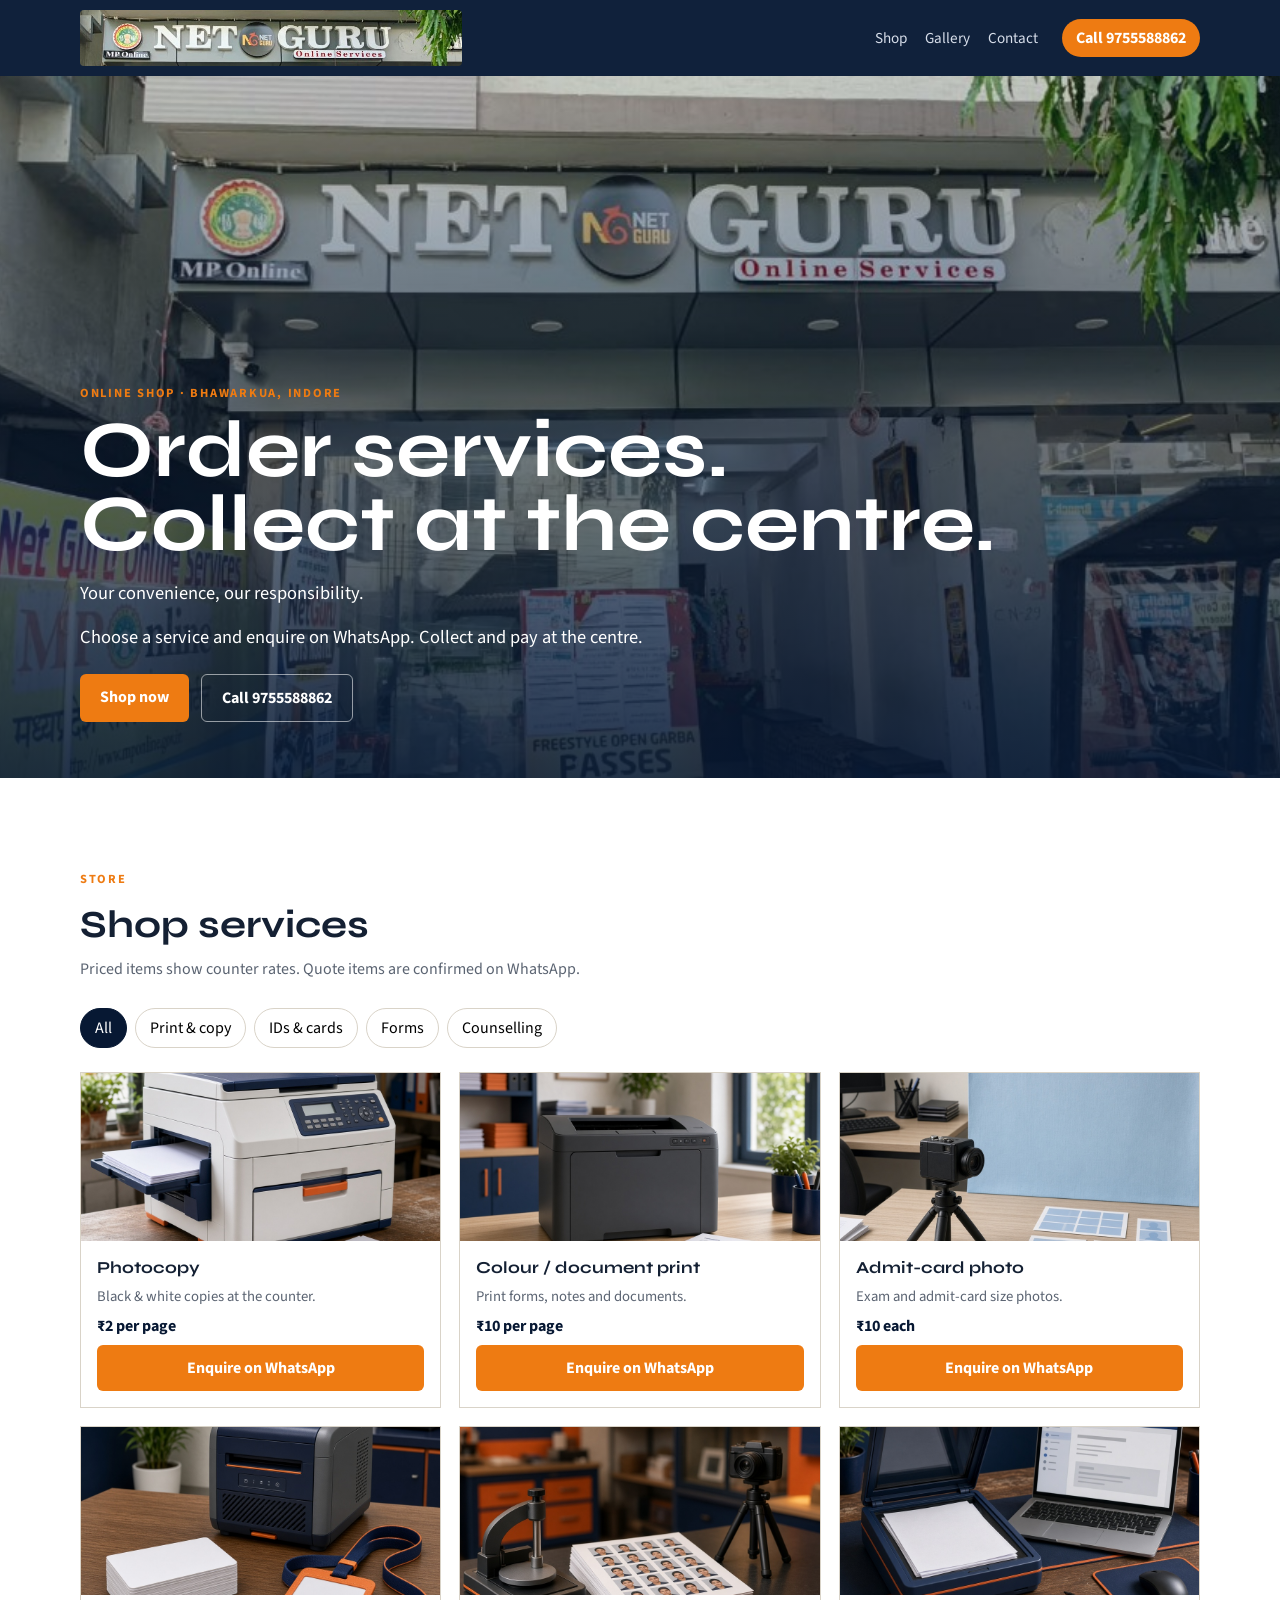
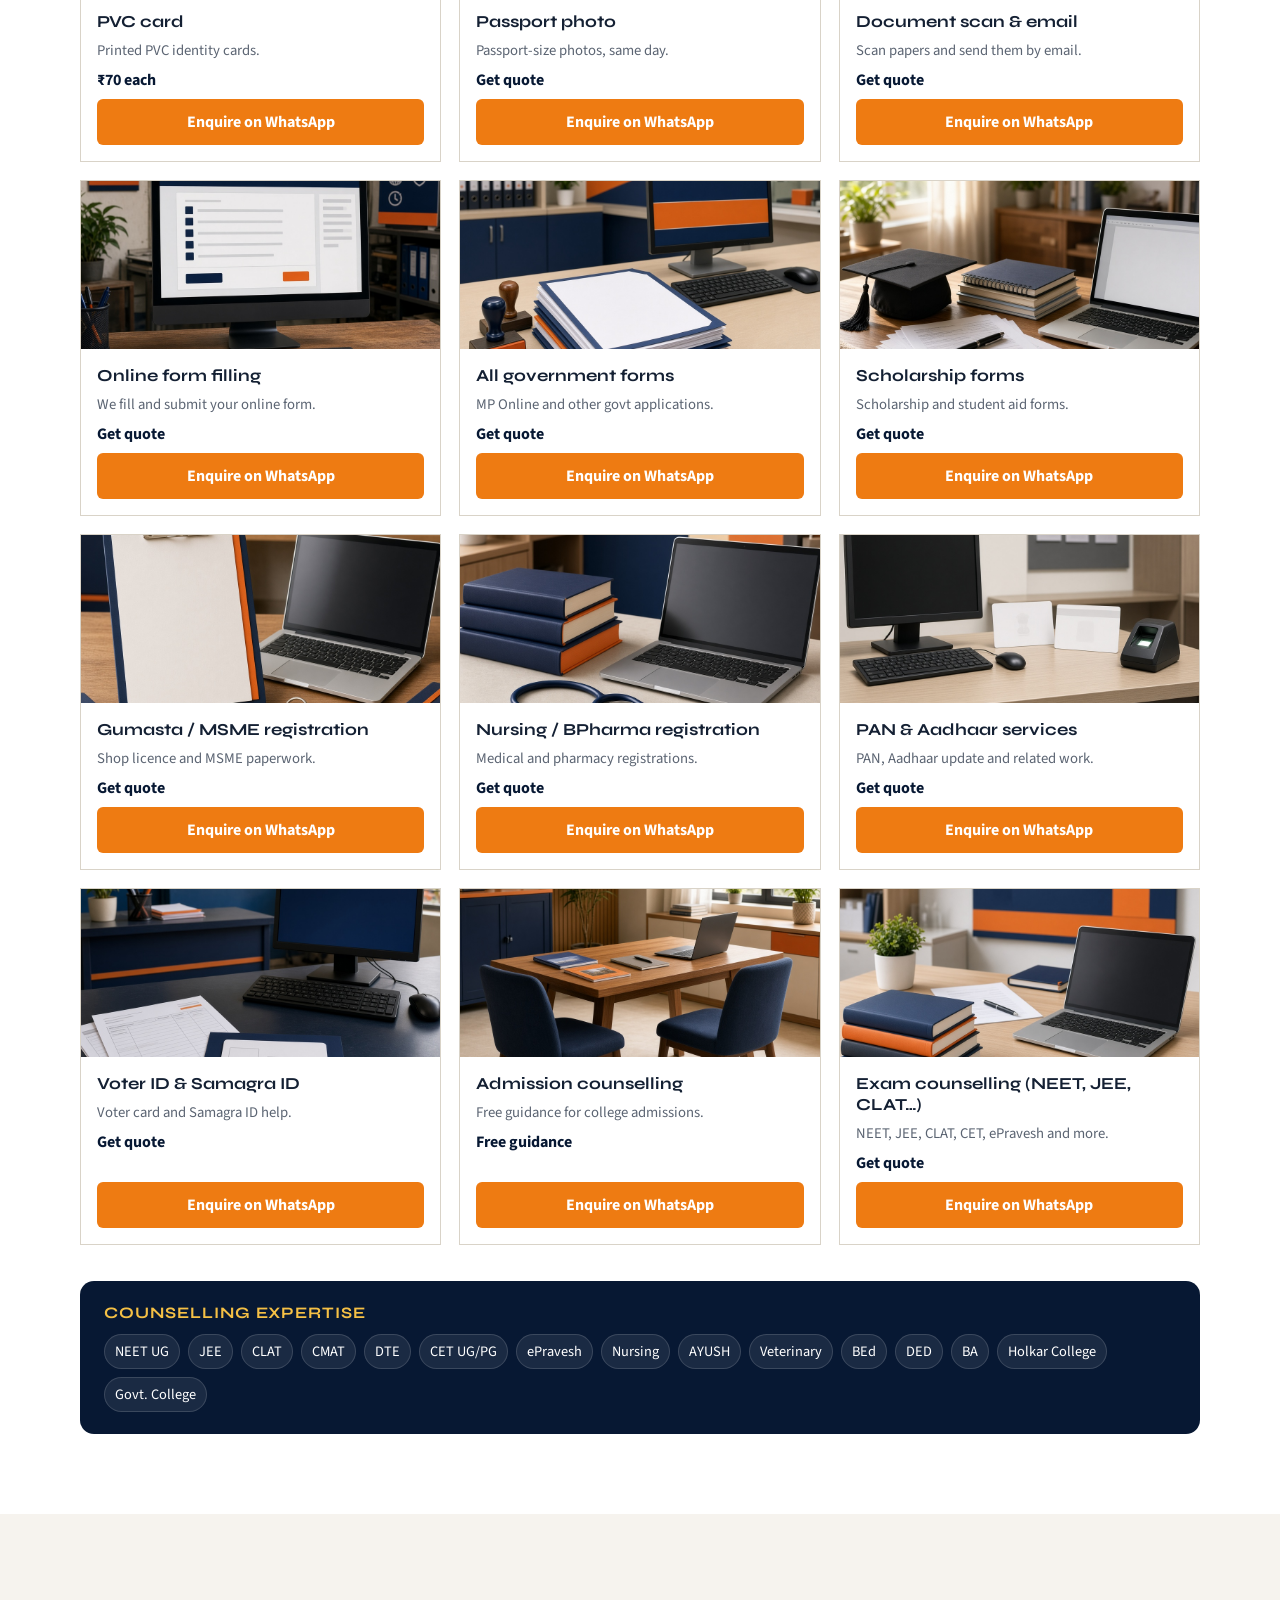
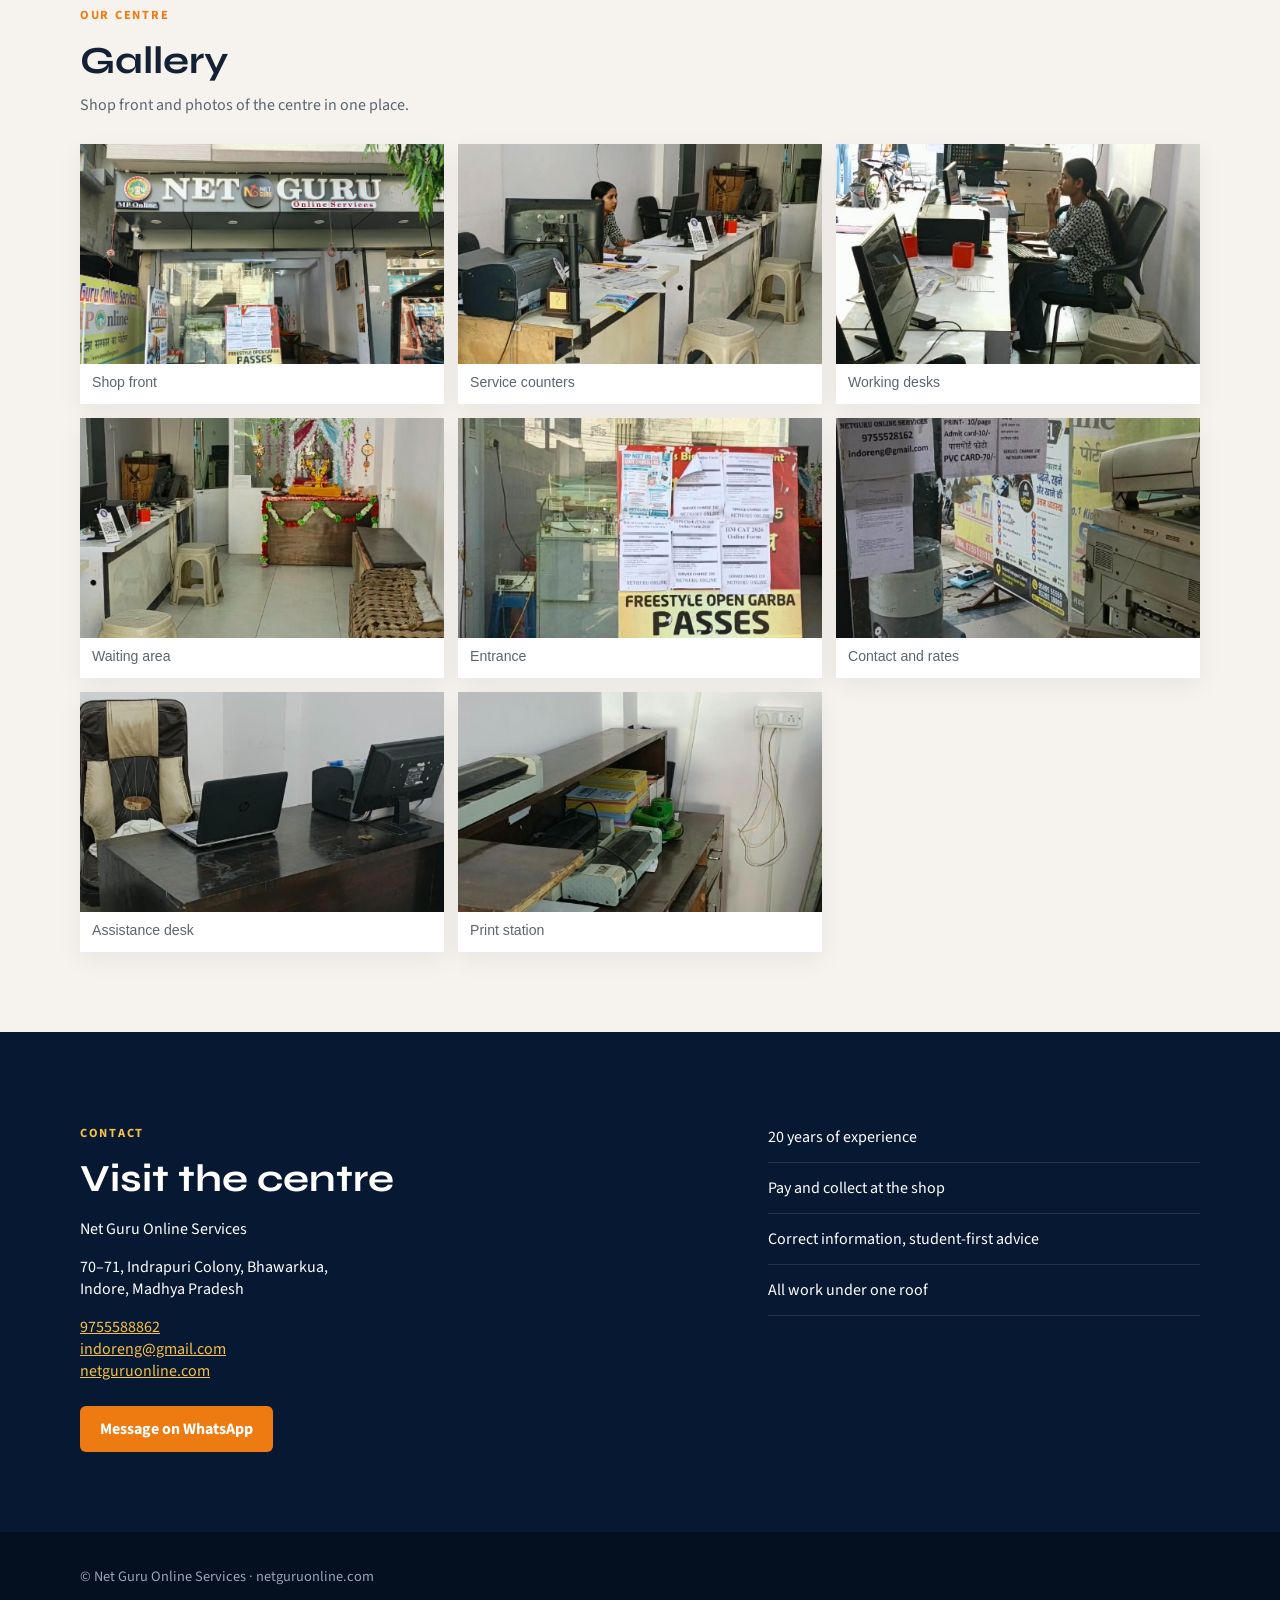
==== python/public/index.html @ dc2687c3 "Replace cart checkout with WhatsApp enquiries and AI shop placeholders. Co-authored-by: Cursor <curs" ====
<!DOCTYPE html>
<html lang="en">
  <head>
    <meta charset="utf-8" />
    <meta name="viewport" content="width=device-width, initial-scale=1" />
    <title>Net Guru Shop | netguruonline.com</title>
    <meta
      name="description"
      content="Shop Net Guru services in Indore: photocopy, printing, PVC cards, PAN, Aadhaar, government forms and admission counselling."
    />
    <link rel="preconnect" href="https://fonts.googleapis.com" />
    <link rel="preconnect" href="https://fonts.gstatic.com" crossorigin />
    <link
      href="https://fonts.googleapis.com/css2?family=Source+Sans+3:wght@400;600;700&family=Syne:wght@700;800&display=swap"
      rel="stylesheet"
    />
    <link rel="stylesheet" href="static/css/style.css" />
  </head>
  <body>
    <header class="top">
      <div class="wrap top-inner">
        <a class="brand" href="#top">
          <img
            class="brand-sign"
            src="static/images/header-sign.jpg"
            alt="NET GURU Online Services"
          />
        </a>
        <nav>
          <a href="#shop">Shop</a>
          <a href="#gallery">Gallery</a>
          <a href="#contact">Contact</a>
        </nav>
        <a class="call-btn" href="tel:9755588862">Call 9755588862</a>
      </div>
    </header>

    <section class="hero" id="top">
      <img
        class="hero-photo"
        src="static/images/shop-front.jpg"
        alt="Net Guru Online Services shop board and entrance"
      />
      <div class="hero-shade"></div>
      <div class="wrap hero-copy">
        <p class="eyebrow">Online shop · Bhawarkua, Indore</p>
        <h1>Order services.<br />Collect at the centre.</h1>
        <p class="lede">Your convenience, our responsibility.</p>
        <p class="lede">
          Choose a service and enquire on WhatsApp. Collect and pay at the
          centre.
        </p>
        <div class="hero-actions">
          <a class="btn primary" href="#shop">Shop now</a>
          <a class="btn ghost" href="tel:9755588862">Call 9755588862</a>
        </div>
      </div>
    </section>

    <section class="section shop-section" id="shop">
      <div class="wrap">
        <p class="kicker">Store</p>
        <h2>Shop services</h2>
        <p class="section-lead">
          Priced items show counter rates. Quote items are confirmed on WhatsApp.
        </p>
        <div class="filters" data-filters>
          
          <button type="button" class="chip is-on" data-filter="all">
            All
          </button>
          
          <button type="button" class="chip" data-filter="print">
            Print &amp; copy
          </button>
          
          <button type="button" class="chip" data-filter="ids">
            IDs &amp; cards
          </button>
          
          <button type="button" class="chip" data-filter="forms">
            Forms
          </button>
          
          <button type="button" class="chip" data-filter="counselling">
            Counselling
          </button>
          
        </div>
        <div class="products" data-products>
          
          <article class="product" data-category="print">
            <div class="product-media">
              <img
                src="static/images/shop-photocopy.png"
                alt="Photocopy placeholder"
              />
            </div>
            <div class="product-body">
              <h3>Photocopy</h3>
              <p>Black &amp; white copies at the counter.</p>
              <p class="price">₹2 per page</p>
              <a
                class="btn primary add-btn"
                href="https://wa.me/919755588862?text=Hello%20Net%20Guru%2C%20I%20want%20to%20enquire%20about%3A%20Photocopy"
                target="_blank"
                rel="noopener"
              >
                Enquire on WhatsApp
              </a>
            </div>
          </article>
          
          <article class="product" data-category="print">
            <div class="product-media">
              <img
                src="static/images/shop-printout.png"
                alt="Colour / document print placeholder"
              />
            </div>
            <div class="product-body">
              <h3>Colour / document print</h3>
              <p>Print forms, notes and documents.</p>
              <p class="price">₹10 per page</p>
              <a
                class="btn primary add-btn"
                href="https://wa.me/919755588862?text=Hello%20Net%20Guru%2C%20I%20want%20to%20enquire%20about%3A%20Colour%20/%20document%20print"
                target="_blank"
                rel="noopener"
              >
                Enquire on WhatsApp
              </a>
            </div>
          </article>
          
          <article class="product" data-category="print">
            <div class="product-media">
              <img
                src="static/images/shop-admit-photo.png"
                alt="Admit-card photo placeholder"
              />
            </div>
            <div class="product-body">
              <h3>Admit-card photo</h3>
              <p>Exam and admit-card size photos.</p>
              <p class="price">₹10 each</p>
              <a
                class="btn primary add-btn"
                href="https://wa.me/919755588862?text=Hello%20Net%20Guru%2C%20I%20want%20to%20enquire%20about%3A%20Admit-card%20photo"
                target="_blank"
                rel="noopener"
              >
                Enquire on WhatsApp
              </a>
            </div>
          </article>
          
          <article class="product" data-category="ids">
            <div class="product-media">
              <img
                src="static/images/shop-pvc-card.png"
                alt="PVC card placeholder"
              />
            </div>
            <div class="product-body">
              <h3>PVC card</h3>
              <p>Printed PVC identity cards.</p>
              <p class="price">₹70 each</p>
              <a
                class="btn primary add-btn"
                href="https://wa.me/919755588862?text=Hello%20Net%20Guru%2C%20I%20want%20to%20enquire%20about%3A%20PVC%20card"
                target="_blank"
                rel="noopener"
              >
                Enquire on WhatsApp
              </a>
            </div>
          </article>
          
          <article class="product" data-category="print">
            <div class="product-media">
              <img
                src="static/images/shop-passport-photo.png"
                alt="Passport photo placeholder"
              />
            </div>
            <div class="product-body">
              <h3>Passport photo</h3>
              <p>Passport-size photos, same day.</p>
              <p class="price">Get quote</p>
              <a
                class="btn primary add-btn"
                href="https://wa.me/919755588862?text=Hello%20Net%20Guru%2C%20I%20want%20to%20enquire%20about%3A%20Passport%20photo"
                target="_blank"
                rel="noopener"
              >
                Enquire on WhatsApp
              </a>
            </div>
          </article>
          
          <article class="product" data-category="print">
            <div class="product-media">
              <img
                src="static/images/shop-scan-email.png"
                alt="Document scan &amp; email placeholder"
              />
            </div>
            <div class="product-body">
              <h3>Document scan &amp; email</h3>
              <p>Scan papers and send them by email.</p>
              <p class="price">Get quote</p>
              <a
                class="btn primary add-btn"
                href="https://wa.me/919755588862?text=Hello%20Net%20Guru%2C%20I%20want%20to%20enquire%20about%3A%20Document%20scan%20%26%20email"
                target="_blank"
                rel="noopener"
              >
                Enquire on WhatsApp
              </a>
            </div>
          </article>
          
          <article class="product" data-category="forms">
            <div class="product-media">
              <img
                src="static/images/shop-online-form.png"
                alt="Online form filling placeholder"
              />
            </div>
            <div class="product-body">
              <h3>Online form filling</h3>
              <p>We fill and submit your online form.</p>
              <p class="price">Get quote</p>
              <a
                class="btn primary add-btn"
                href="https://wa.me/919755588862?text=Hello%20Net%20Guru%2C%20I%20want%20to%20enquire%20about%3A%20Online%20form%20filling"
                target="_blank"
                rel="noopener"
              >
                Enquire on WhatsApp
              </a>
            </div>
          </article>
          
          <article class="product" data-category="forms">
            <div class="product-media">
              <img
                src="static/images/shop-govt-forms.png"
                alt="All government forms placeholder"
              />
            </div>
            <div class="product-body">
              <h3>All government forms</h3>
              <p>MP Online and other govt applications.</p>
              <p class="price">Get quote</p>
              <a
                class="btn primary add-btn"
                href="https://wa.me/919755588862?text=Hello%20Net%20Guru%2C%20I%20want%20to%20enquire%20about%3A%20All%20government%20forms"
                target="_blank"
                rel="noopener"
              >
                Enquire on WhatsApp
              </a>
            </div>
          </article>
          
          <article class="product" data-category="forms">
            <div class="product-media">
              <img
                src="static/images/shop-scholarship.png"
                alt="Scholarship forms placeholder"
              />
            </div>
            <div class="product-body">
              <h3>Scholarship forms</h3>
              <p>Scholarship and student aid forms.</p>
              <p class="price">Get quote</p>
              <a
                class="btn primary add-btn"
                href="https://wa.me/919755588862?text=Hello%20Net%20Guru%2C%20I%20want%20to%20enquire%20about%3A%20Scholarship%20forms"
                target="_blank"
                rel="noopener"
              >
                Enquire on WhatsApp
              </a>
            </div>
          </article>
          
          <article class="product" data-category="forms">
            <div class="product-media">
              <img
                src="static/images/shop-gumasta-msme.png"
                alt="Gumasta / MSME registration placeholder"
              />
            </div>
            <div class="product-body">
              <h3>Gumasta / MSME registration</h3>
              <p>Shop licence and MSME paperwork.</p>
              <p class="price">Get quote</p>
              <a
                class="btn primary add-btn"
                href="https://wa.me/919755588862?text=Hello%20Net%20Guru%2C%20I%20want%20to%20enquire%20about%3A%20Gumasta%20/%20MSME%20registration"
                target="_blank"
                rel="noopener"
              >
                Enquire on WhatsApp
              </a>
            </div>
          </article>
          
          <article class="product" data-category="forms">
            <div class="product-media">
              <img
                src="static/images/shop-medical-reg.png"
                alt="Nursing / BPharma registration placeholder"
              />
            </div>
            <div class="product-body">
              <h3>Nursing / BPharma registration</h3>
              <p>Medical and pharmacy registrations.</p>
              <p class="price">Get quote</p>
              <a
                class="btn primary add-btn"
                href="https://wa.me/919755588862?text=Hello%20Net%20Guru%2C%20I%20want%20to%20enquire%20about%3A%20Nursing%20/%20BPharma%20registration"
                target="_blank"
                rel="noopener"
              >
                Enquire on WhatsApp
              </a>
            </div>
          </article>
          
          <article class="product" data-category="ids">
            <div class="product-media">
              <img
                src="static/images/shop-pan-aadhaar.png"
                alt="PAN &amp; Aadhaar services placeholder"
              />
            </div>
            <div class="product-body">
              <h3>PAN &amp; Aadhaar services</h3>
              <p>PAN, Aadhaar update and related work.</p>
              <p class="price">Get quote</p>
              <a
                class="btn primary add-btn"
                href="https://wa.me/919755588862?text=Hello%20Net%20Guru%2C%20I%20want%20to%20enquire%20about%3A%20PAN%20%26%20Aadhaar%20services"
                target="_blank"
                rel="noopener"
              >
                Enquire on WhatsApp
              </a>
            </div>
          </article>
          
          <article class="product" data-category="ids">
            <div class="product-media">
              <img
                src="static/images/shop-voter-samagra.png"
                alt="Voter ID &amp; Samagra ID placeholder"
              />
            </div>
            <div class="product-body">
              <h3>Voter ID &amp; Samagra ID</h3>
              <p>Voter card and Samagra ID help.</p>
              <p class="price">Get quote</p>
              <a
                class="btn primary add-btn"
                href="https://wa.me/919755588862?text=Hello%20Net%20Guru%2C%20I%20want%20to%20enquire%20about%3A%20Voter%20ID%20%26%20Samagra%20ID"
                target="_blank"
                rel="noopener"
              >
                Enquire on WhatsApp
              </a>
            </div>
          </article>
          
          <article class="product" data-category="counselling">
            <div class="product-media">
              <img
                src="static/images/shop-counselling.png"
                alt="Admission counselling placeholder"
              />
            </div>
            <div class="product-body">
              <h3>Admission counselling</h3>
              <p>Free guidance for college admissions.</p>
              <p class="price">Free guidance</p>
              <a
                class="btn primary add-btn"
                href="https://wa.me/919755588862?text=Hello%20Net%20Guru%2C%20I%20want%20to%20enquire%20about%3A%20Admission%20counselling"
                target="_blank"
                rel="noopener"
              >
                Enquire on WhatsApp
              </a>
            </div>
          </article>
          
          <article class="product" data-category="counselling">
            <div class="product-media">
              <img
                src="static/images/shop-exam-counselling.png"
                alt="Exam counselling (NEET, JEE, CLAT…) placeholder"
              />
            </div>
            <div class="product-body">
              <h3>Exam counselling (NEET, JEE, CLAT…)</h3>
              <p>NEET, JEE, CLAT, CET, ePravesh and more.</p>
              <p class="price">Get quote</p>
              <a
                class="btn primary add-btn"
                href="https://wa.me/919755588862?text=Hello%20Net%20Guru%2C%20I%20want%20to%20enquire%20about%3A%20Exam%20counselling%20%28NEET%2C%20JEE%2C%20CLAT%E2%80%A6%29"
                target="_blank"
                rel="noopener"
              >
                Enquire on WhatsApp
              </a>
            </div>
          </article>
          
        </div>
        <div class="expertise">
          <h3>Counselling expertise</h3>
          <ul>
            
            <li>NEET UG</li>
            
            <li>JEE</li>
            
            <li>CLAT</li>
            
            <li>CMAT</li>
            
            <li>DTE</li>
            
            <li>CET UG/PG</li>
            
            <li>ePravesh</li>
            
            <li>Nursing</li>
            
            <li>AYUSH</li>
            
            <li>Veterinary</li>
            
            <li>BEd</li>
            
            <li>DED</li>
            
            <li>BA</li>
            
            <li>Holkar College</li>
            
            <li>Govt. College</li>
            
          </ul>
        </div>
      </div>
    </section>

    <section class="section gallery-section" id="gallery">
      <div class="wrap">
        <p class="kicker">Our centre</p>
        <h2>Gallery</h2>
        <p class="section-lead">Shop front and photos of the centre in one place.</p>
        <div class="gallery">
          
          <button
            class="gallery-item"
            type="button"
            data-full="static/images/shop-front.jpg"
            data-caption="Shop front"
          >
            <img src="static/images/shop-front.jpg" alt="Net Guru Online Services shop front with MP Online board" />
            <span>Shop front</span>
          </button>
          
          <button
            class="gallery-item"
            type="button"
            data-full="static/images/counters.jpg"
            data-caption="Service counters"
          >
            <img src="static/images/counters.jpg" alt="Service counters inside Net Guru Online Services" />
            <span>Service counters</span>
          </button>
          
          <button
            class="gallery-item"
            type="button"
            data-full="static/images/workspace.jpg"
            data-caption="Working desks"
          >
            <img src="static/images/workspace.jpg" alt="Staff working at computers in the centre" />
            <span>Working desks</span>
          </button>
          
          <button
            class="gallery-item"
            type="button"
            data-full="static/images/waiting-area.jpg"
            data-caption="Waiting area"
          >
            <img src="static/images/waiting-area.jpg" alt="Waiting area inside the centre" />
            <span>Waiting area</span>
          </button>
          
          <button
            class="gallery-item"
            type="button"
            data-full="static/images/entrance.jpg"
            data-caption="Entrance"
          >
            <img src="static/images/entrance.jpg" alt="Entrance of Net Guru Online Services" />
            <span>Entrance</span>
          </button>
          
          <button
            class="gallery-item"
            type="button"
            data-full="static/images/contact-window.jpg"
            data-caption="Contact and rates"
          >
            <img src="static/images/contact-window.jpg" alt="Window with contact number, email and service rates" />
            <span>Contact and rates</span>
          </button>
          
          <button
            class="gallery-item"
            type="button"
            data-full="static/images/private-desk.jpg"
            data-caption="Assistance desk"
          >
            <img src="static/images/private-desk.jpg" alt="Dedicated desk with laptop and printer" />
            <span>Assistance desk</span>
          </button>
          
          <button
            class="gallery-item"
            type="button"
            data-full="static/images/print-station.jpg"
            data-caption="Print station"
          >
            <img src="static/images/print-station.jpg" alt="Printing and lamination station" />
            <span>Print station</span>
          </button>
          
        </div>
      </div>
    </section>

    <dialog class="lightbox" id="lightbox">
      <img alt="" />
      <p></p>
      <form method="dialog"><button type="submit">Close</button></form>
    </dialog>

    <section class="section contact" id="contact">
      <div class="wrap contact-grid">
        <div>
          <p class="kicker">Contact</p>
          <h2>Visit the centre</h2>
          <p>Net Guru Online Services</p>
          <p>
            70–71, Indrapuri Colony, Bhawarkua,<br />
            Indore, Madhya Pradesh
          </p>
          <p>
            <a href="tel:9755588862">9755588862</a><br />
            <a href="mailto:indoreng@gmail.com">indoreng@gmail.com</a><br />
            <a href="https://netguruonline.com">netguruonline.com</a>
          </p>
          <a class="btn primary solid" href="https://wa.me/919755588862">Message on WhatsApp</a>
        </div>
        <ul class="why">
          <li>20 years of experience</li>
          <li>Pay and collect at the shop</li>
          <li>Correct information, student-first advice</li>
          <li>All work under one roof</li>
        </ul>
      </div>
    </section>

    <footer>
      <div class="wrap">
        <p>© Net Guru Online Services · netguruonline.com</p>
      </div>
    </footer>
    <script src="static/js/main.js"></script>
  </body>
</html>
---- python/public/static/css/style.css ----
:root {
  --navy: #071833;
  --navy-2: #0c2b5e;
  --orange: #ee7b12;
  --gold: #f5c045;
  --paper: #f6f3ee;
  --ink: #142033;
  --muted: #5b6472;
  --line: #d9d3c8;
}

* {
  box-sizing: border-box;
}

html {
  scroll-behavior: smooth;
}

body {
  margin: 0;
  font-family: "Source Sans 3", sans-serif;
  color: var(--ink);
  background: var(--paper);
}

a {
  color: inherit;
}

.sr-only {
  position: absolute;
  width: 1px;
  height: 1px;
  padding: 0;
  margin: -1px;
  overflow: hidden;
  clip: rect(0, 0, 0, 0);
  border: 0;
}

.wrap {
  width: min(1120px, calc(100% - 32px));
  margin: 0 auto;
}

.top {
  position: sticky;
  top: 0;
  z-index: 10;
  background: rgba(7, 24, 51, 0.96);
  color: #fff;
}

.top-inner {
  display: flex;
  align-items: center;
  gap: 24px;
  min-height: 76px;
}

.brand {
  display: flex;
  align-items: center;
  text-decoration: none;
  margin-right: auto;
}

.brand-sign {
  display: block;
  height: 56px;
  width: auto;
  max-width: min(480px, 58vw);
  object-fit: contain;
  border-radius: 4px;
}

nav {
  display: flex;
  gap: 18px;
}

nav a {
  text-decoration: none;
  color: #d7deea;
  font-size: 0.95rem;
}

.call-btn {
  background: var(--orange);
  color: #fff;
  text-decoration: none;
  padding: 8px 14px;
  border-radius: 999px;
  font-weight: 700;
  white-space: nowrap;
}

.hero {
  position: relative;
  min-height: 78vh;
  display: grid;
  align-items: end;
  overflow: hidden;
}

.hero-photo {
  position: absolute;
  inset: 0;
  width: 100%;
  height: 100%;
  object-fit: cover;
  object-position: center 35%;
}

.hero-shade {
  position: absolute;
  inset: 0;
  background: linear-gradient(180deg, rgba(7, 24, 51, 0.2), rgba(7, 24, 51, 0.88));
}

.hero-copy {
  position: relative;
  z-index: 1;
  color: #fff;
  padding: 72px 0 56px;
}

.eyebrow,
.kicker {
  color: var(--orange);
  letter-spacing: 0.14em;
  text-transform: uppercase;
  font-size: 0.78rem;
  font-weight: 700;
}

h1,
h2,
h3 {
  font-family: Syne, sans-serif;
}

h1 {
  margin: 8px 0 12px;
  font-size: clamp(2.6rem, 7vw, 5rem);
  line-height: 0.92;
}

h2 {
  margin: 6px 0 10px;
  font-size: clamp(1.8rem, 3vw, 2.4rem);
}

.lede {
  max-width: 38rem;
  font-size: 1.15rem;
}

.hero-actions {
  display: flex;
  flex-wrap: wrap;
  gap: 12px;
  margin-top: 24px;
}

.btn {
  text-decoration: none;
  padding: 12px 20px;
  border-radius: 6px;
  font-weight: 700;
}

.btn.primary {
  background: var(--orange);
  color: #fff;
}

.btn.ghost {
  border: 1px solid rgba(255, 255, 255, 0.55);
}

.btn.solid {
  display: inline-block;
  margin-top: 8px;
}

.section,
#gallery,
#contact,
#shop {
  scroll-margin-top: 76px;
}

.section {
  padding: 80px 0;
}

.section-lead {
  color: var(--muted);
  margin: 0 0 28px;
  max-width: 40rem;
}

.filters {
  display: flex;
  flex-wrap: wrap;
  gap: 8px;
  margin-bottom: 24px;
}

.chip {
  border: 1px solid var(--line);
  background: #fff;
  border-radius: 999px;
  padding: 8px 14px;
  cursor: pointer;
  font: inherit;
}

.chip.is-on {
  background: var(--navy);
  color: #fff;
  border-color: var(--navy);
}

.products {
  display: grid;
  grid-template-columns: repeat(3, 1fr);
  gap: 18px;
}

.product {
  background: #fff;
  border: 1px solid var(--line);
  overflow: hidden;
  display: flex;
  flex-direction: column;
}

.product-media {
  height: 168px;
  background: #e8eef8;
  overflow: hidden;
}

.product-media img {
  width: 100%;
  height: 100%;
  object-fit: cover;
  display: block;
}

.product-body {
  padding: 16px;
  display: flex;
  flex-direction: column;
  gap: 8px;
  flex: 1;
}

.product h3 {
  margin: 0;
  font-size: 1.05rem;
}

.product p {
  margin: 0;
  color: var(--muted);
  font-size: 0.92rem;
}

.price {
  color: var(--navy) !important;
  font-weight: 700;
  font-size: 1rem !important;
}

.add-btn {
  margin-top: auto;
  border: 0;
  cursor: pointer;
  text-align: center;
}

.product.is-hidden {
  display: none;
}

.shop-section {
  background: #fff;
}

.service-board {
  position: relative;
  max-width: 820px;
  margin: 0 auto;
  background: #fff;
  border: 1px solid var(--line);
  border-radius: 18px;
  padding: 18px;
  box-shadow: 0 16px 40px rgba(7, 24, 51, 0.08);
}

.service-board img {
  width: 100%;
  display: block;
}

.service-hotspots {
  position: absolute;
  inset: 18px;
  display: grid;
  grid-template-columns: repeat(5, 1fr);
  grid-template-rows: repeat(2, 1fr);
  gap: 8px;
}

.service-hotspots a {
  border-radius: 16px;
  text-decoration: none;
}

.service-hotspots a:hover,
.service-hotspots a:focus-visible {
  outline: 3px solid var(--orange);
  background: rgba(238, 123, 18, 0.08);
}

.expertise {
  margin-top: 36px;
  padding: 22px 24px;
  border-radius: 14px;
  background: var(--navy);
  color: #fff;
}

.expertise h3 {
  margin: 0 0 12px;
  font-size: 1rem;
  letter-spacing: 0.06em;
  text-transform: uppercase;
  color: var(--gold);
}

.expertise ul {
  display: flex;
  flex-wrap: wrap;
  gap: 8px;
  margin: 0;
  padding: 0;
  list-style: none;
}

.expertise li {
  background: rgba(255, 255, 255, 0.08);
  border: 1px solid rgba(255, 255, 255, 0.14);
  padding: 6px 10px;
  border-radius: 999px;
  font-size: 0.9rem;
}

.gallery {
  display: grid;
  grid-template-columns: repeat(3, 1fr);
  gap: 14px;
}

.gallery-item {
  margin: 0;
  padding: 0;
  border: 0;
  background: #fff;
  text-align: left;
  cursor: zoom-in;
  box-shadow: 0 8px 24px rgba(7, 24, 51, 0.06);
}

.gallery-item img {
  width: 100%;
  height: 220px;
  object-fit: cover;
  display: block;
}

.gallery-item span {
  display: block;
  padding: 10px 12px 14px;
  font-size: 0.88rem;
  color: var(--muted);
}

.lightbox {
  border: 0;
  padding: 16px;
  max-width: min(920px, 94vw);
  background: #fff;
}

.lightbox::backdrop {
  background: rgba(7, 24, 51, 0.72);
}

.lightbox img {
  width: 100%;
  max-height: 72vh;
  object-fit: contain;
}

.lightbox button {
  margin-top: 10px;
  background: var(--navy);
  color: #fff;
  border: 0;
  padding: 8px 14px;
  border-radius: 6px;
}

.contact {
  background: var(--navy);
  color: #fff;
}

.contact .kicker {
  color: var(--gold);
}

.contact a {
  color: var(--gold);
}

.contact-grid {
  display: grid;
  grid-template-columns: 1.2fr 0.8fr;
  gap: 40px;
  align-items: start;
}

.why {
  margin: 0;
  padding: 0;
  list-style: none;
}

.why li {
  padding: 14px 0;
  border-bottom: 1px solid rgba(255, 255, 255, 0.12);
}

footer {
  background: #04101f;
  color: #9aa6b8;
  padding: 20px 0;
  font-size: 0.9rem;
}

@media (max-width: 900px) {
  nav {
    display: none;
  }

  .gallery,
  .contact-grid,
  .products {
    grid-template-columns: 1fr 1fr;
  }
}

@media (max-width: 640px) {
  .brand-sign {
    height: 40px;
    max-width: 46vw;
  }

  .gallery,
  .contact-grid,
  .products {
    grid-template-columns: 1fr;
  }

  .gallery-item img {
    height: 240px;
  }
}
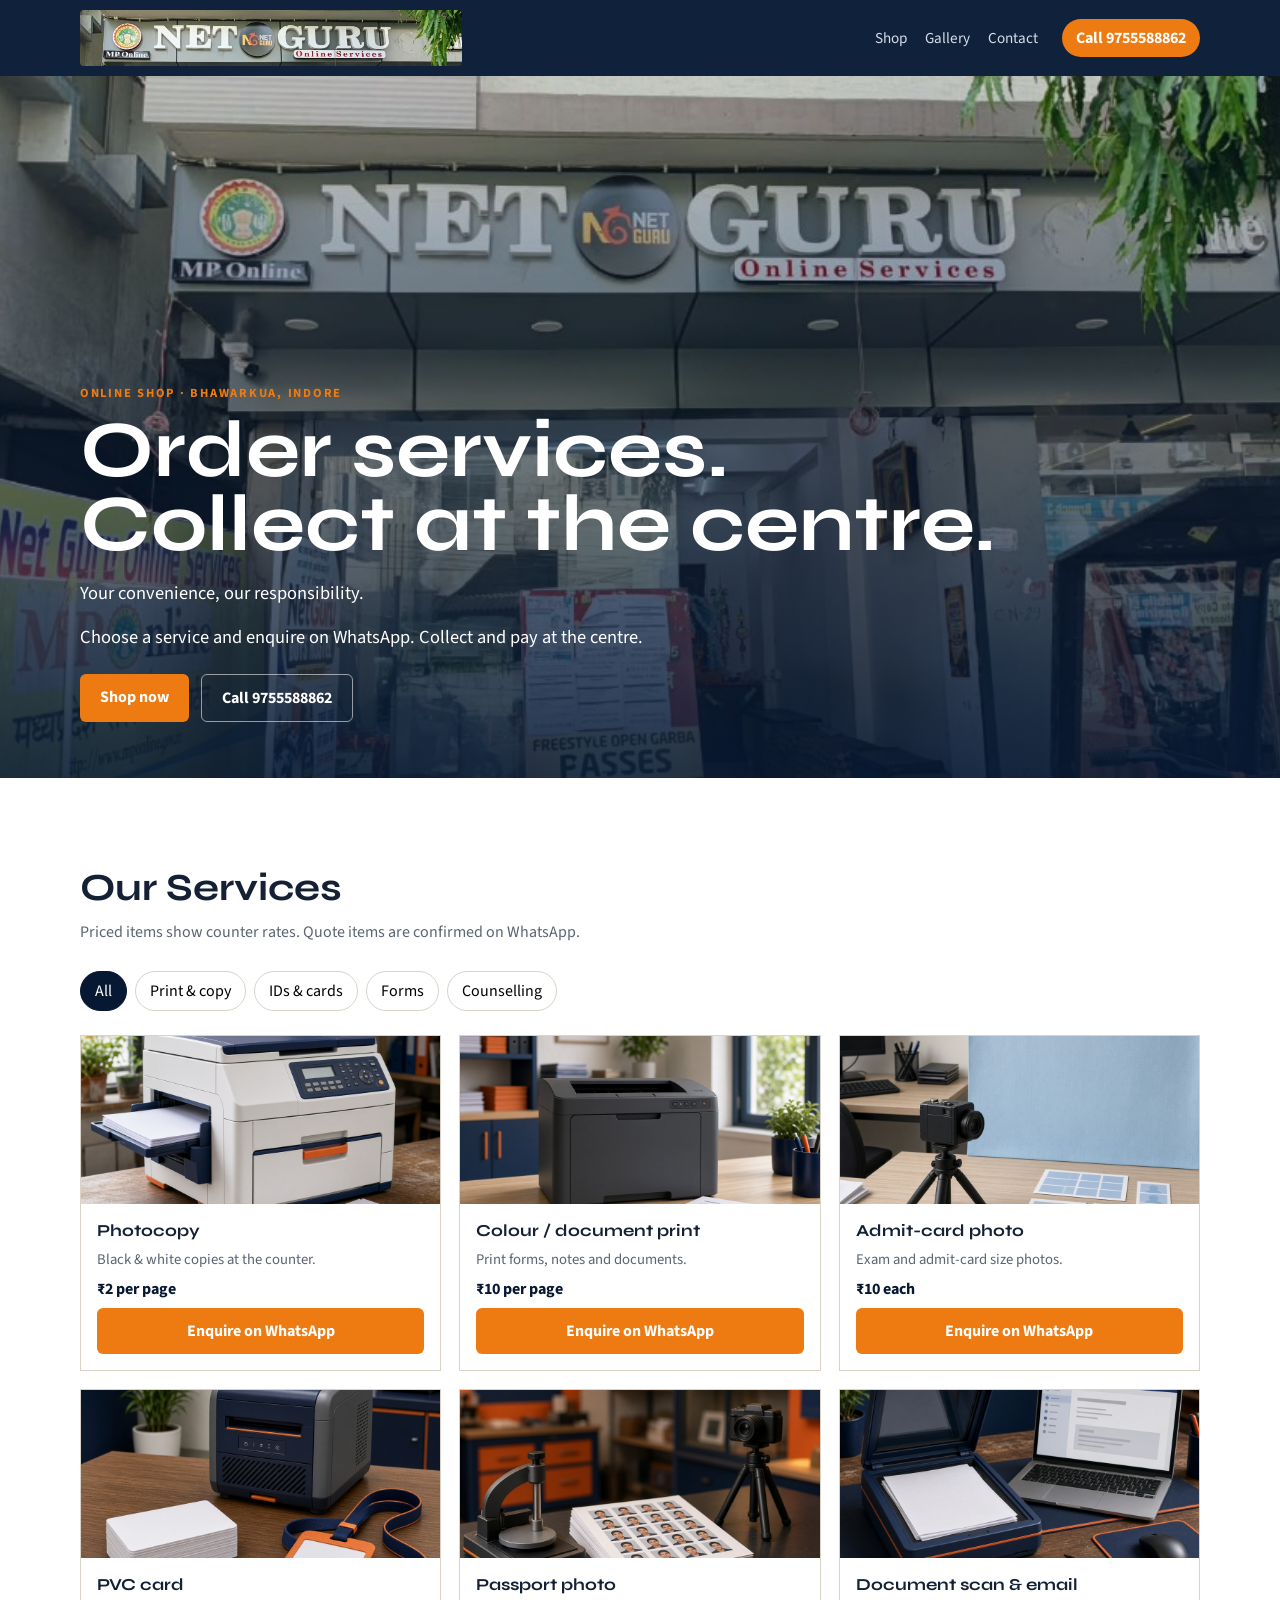
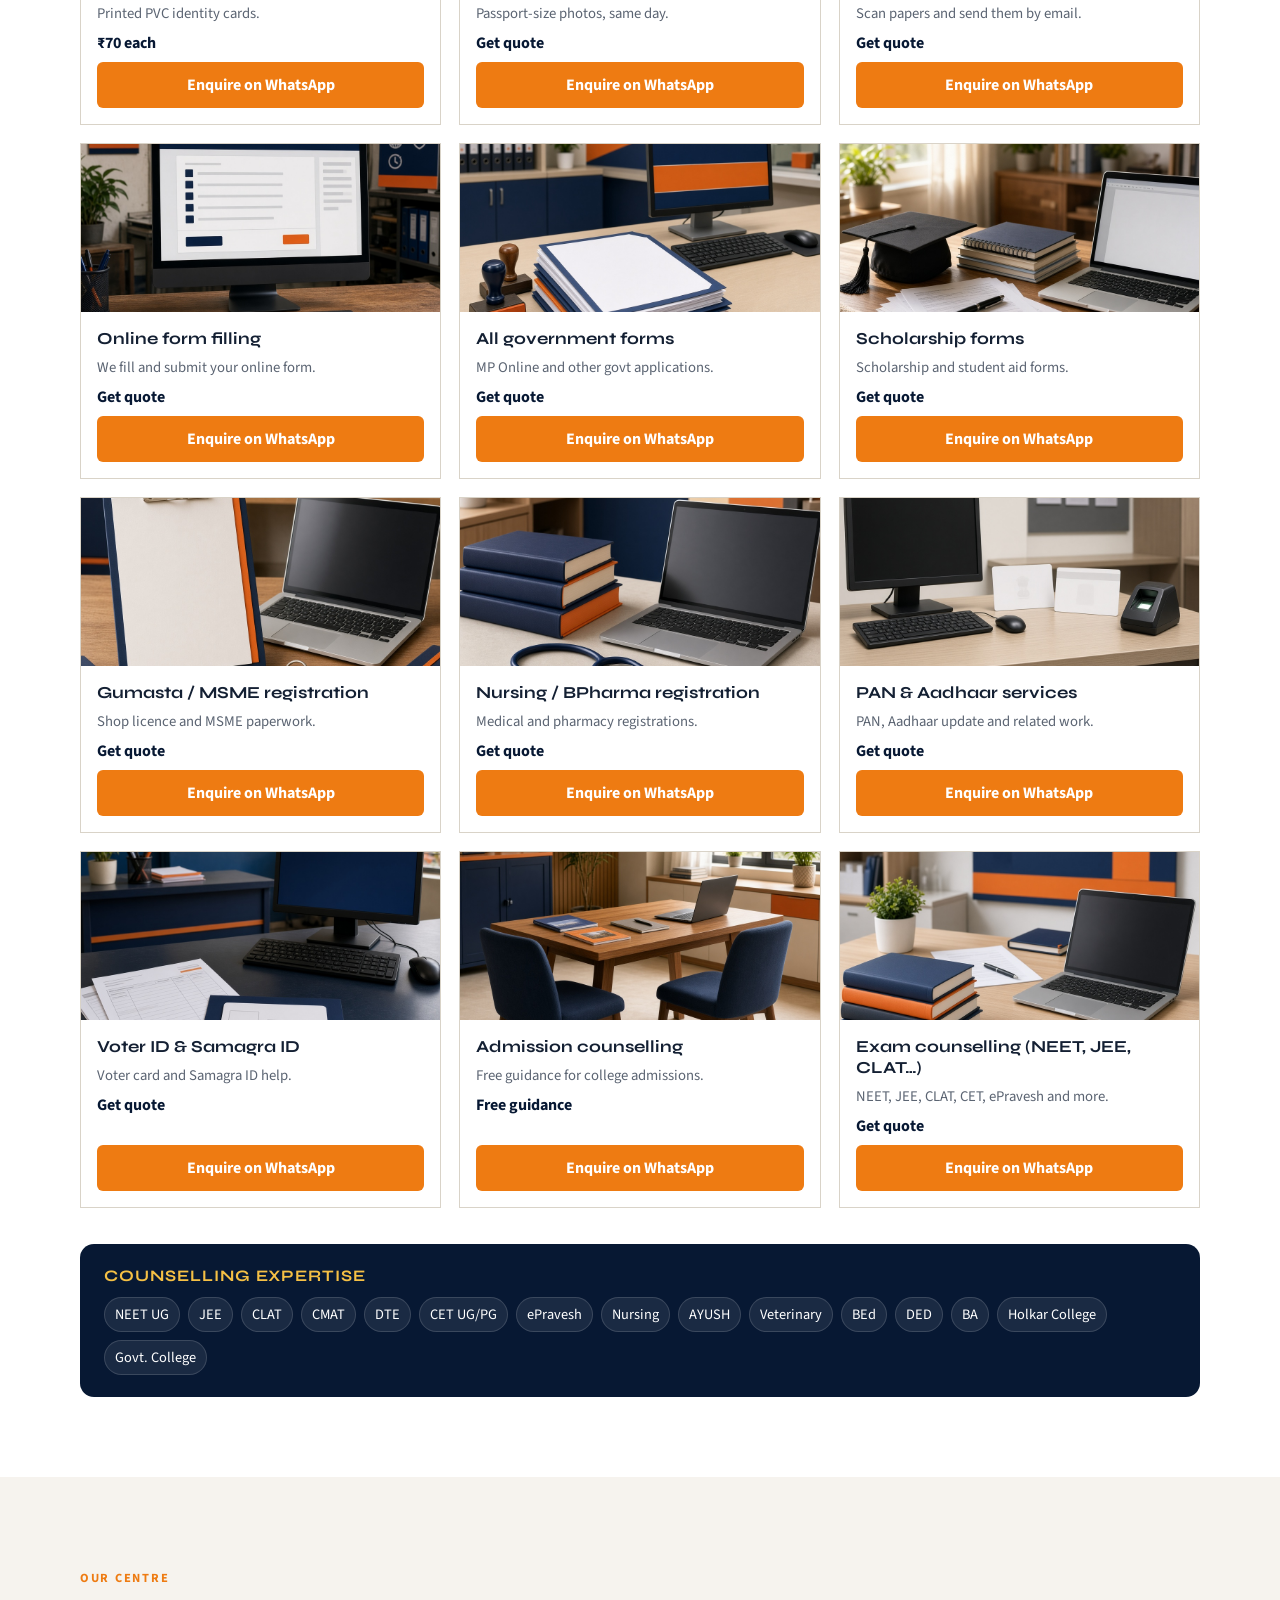
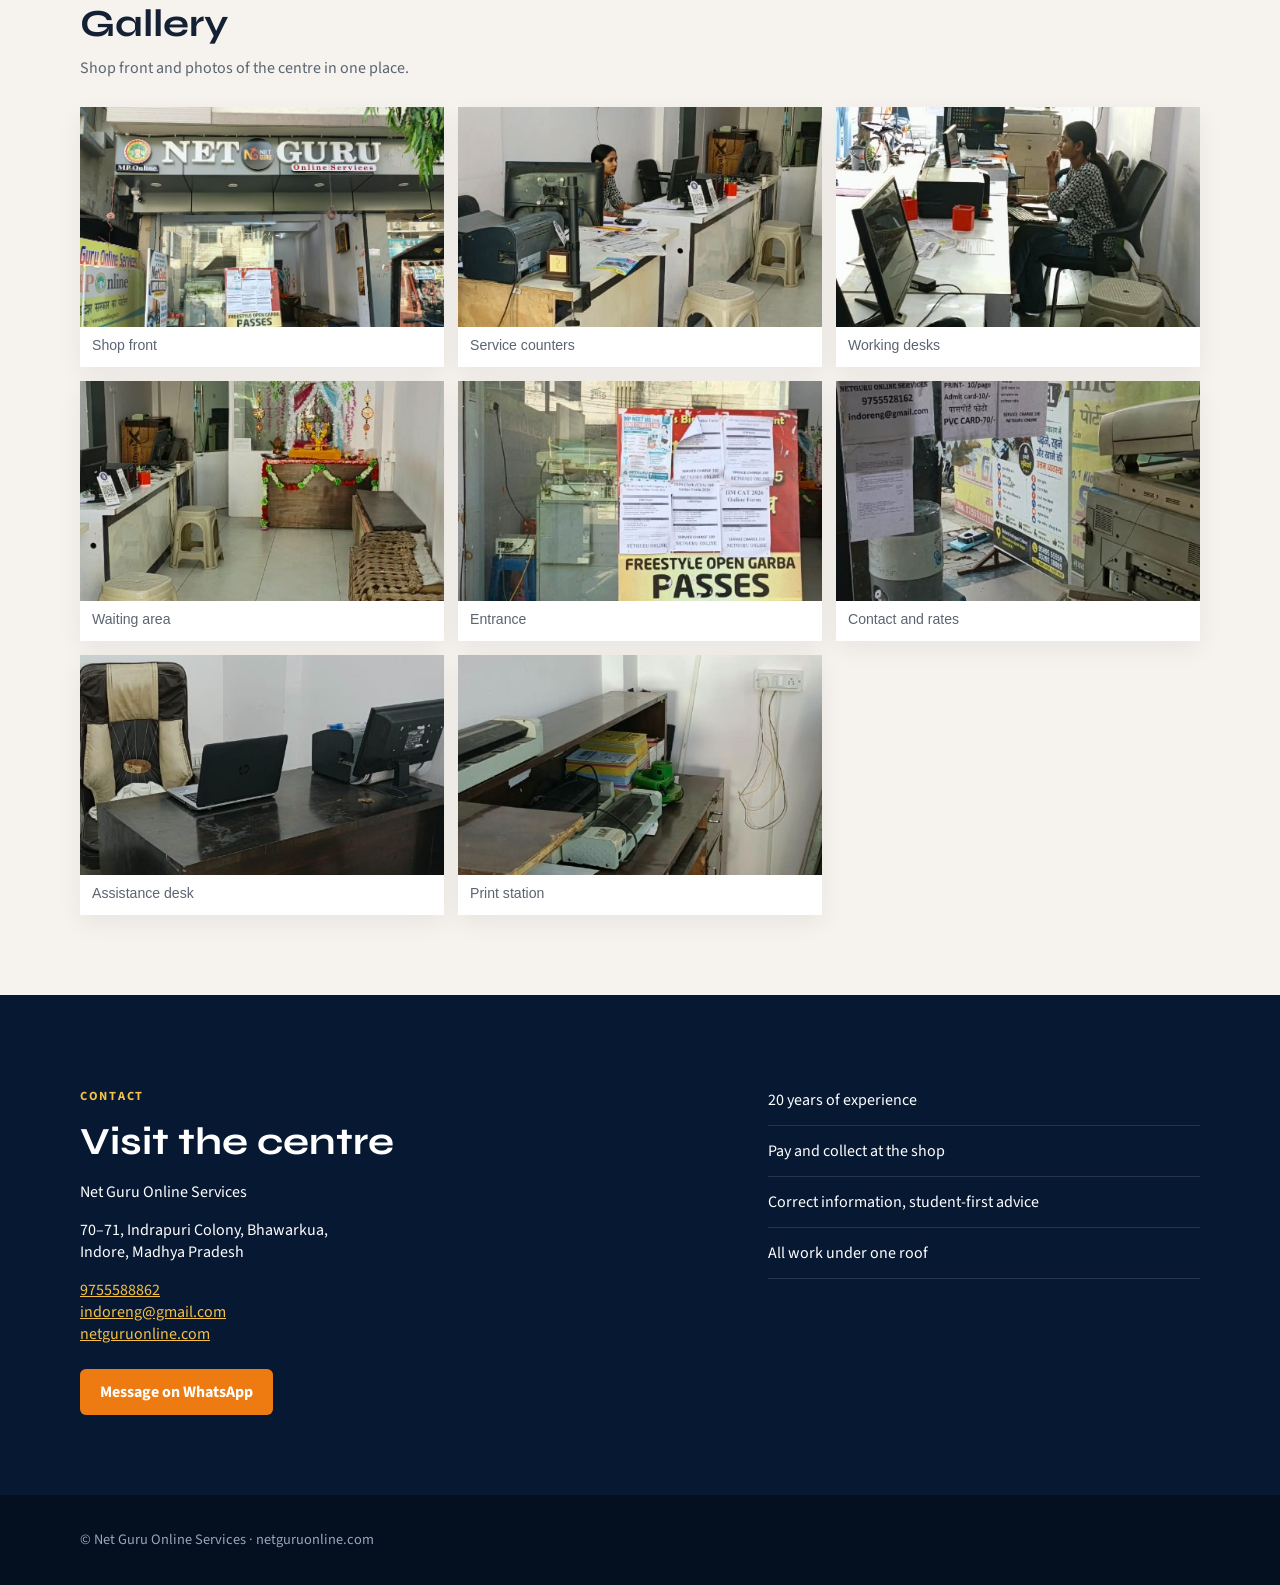
==== commit a27d4abb: "Rename the shop section heading to Our Services. Co-authored-by: Cursor <cursoragent@cursor.com>" ====
--- a/python/public/index.html
+++ b/python/public/index.html
@@ -59,8 +59,7 @@
 
     <section class="section shop-section" id="shop">
       <div class="wrap">
-        <p class="kicker">Store</p>
-        <h2>Shop services</h2>
+        <h2>Our Services</h2>
         <p class="section-lead">
           Priced items show counter rates. Quote items are confirmed on WhatsApp.
         </p>
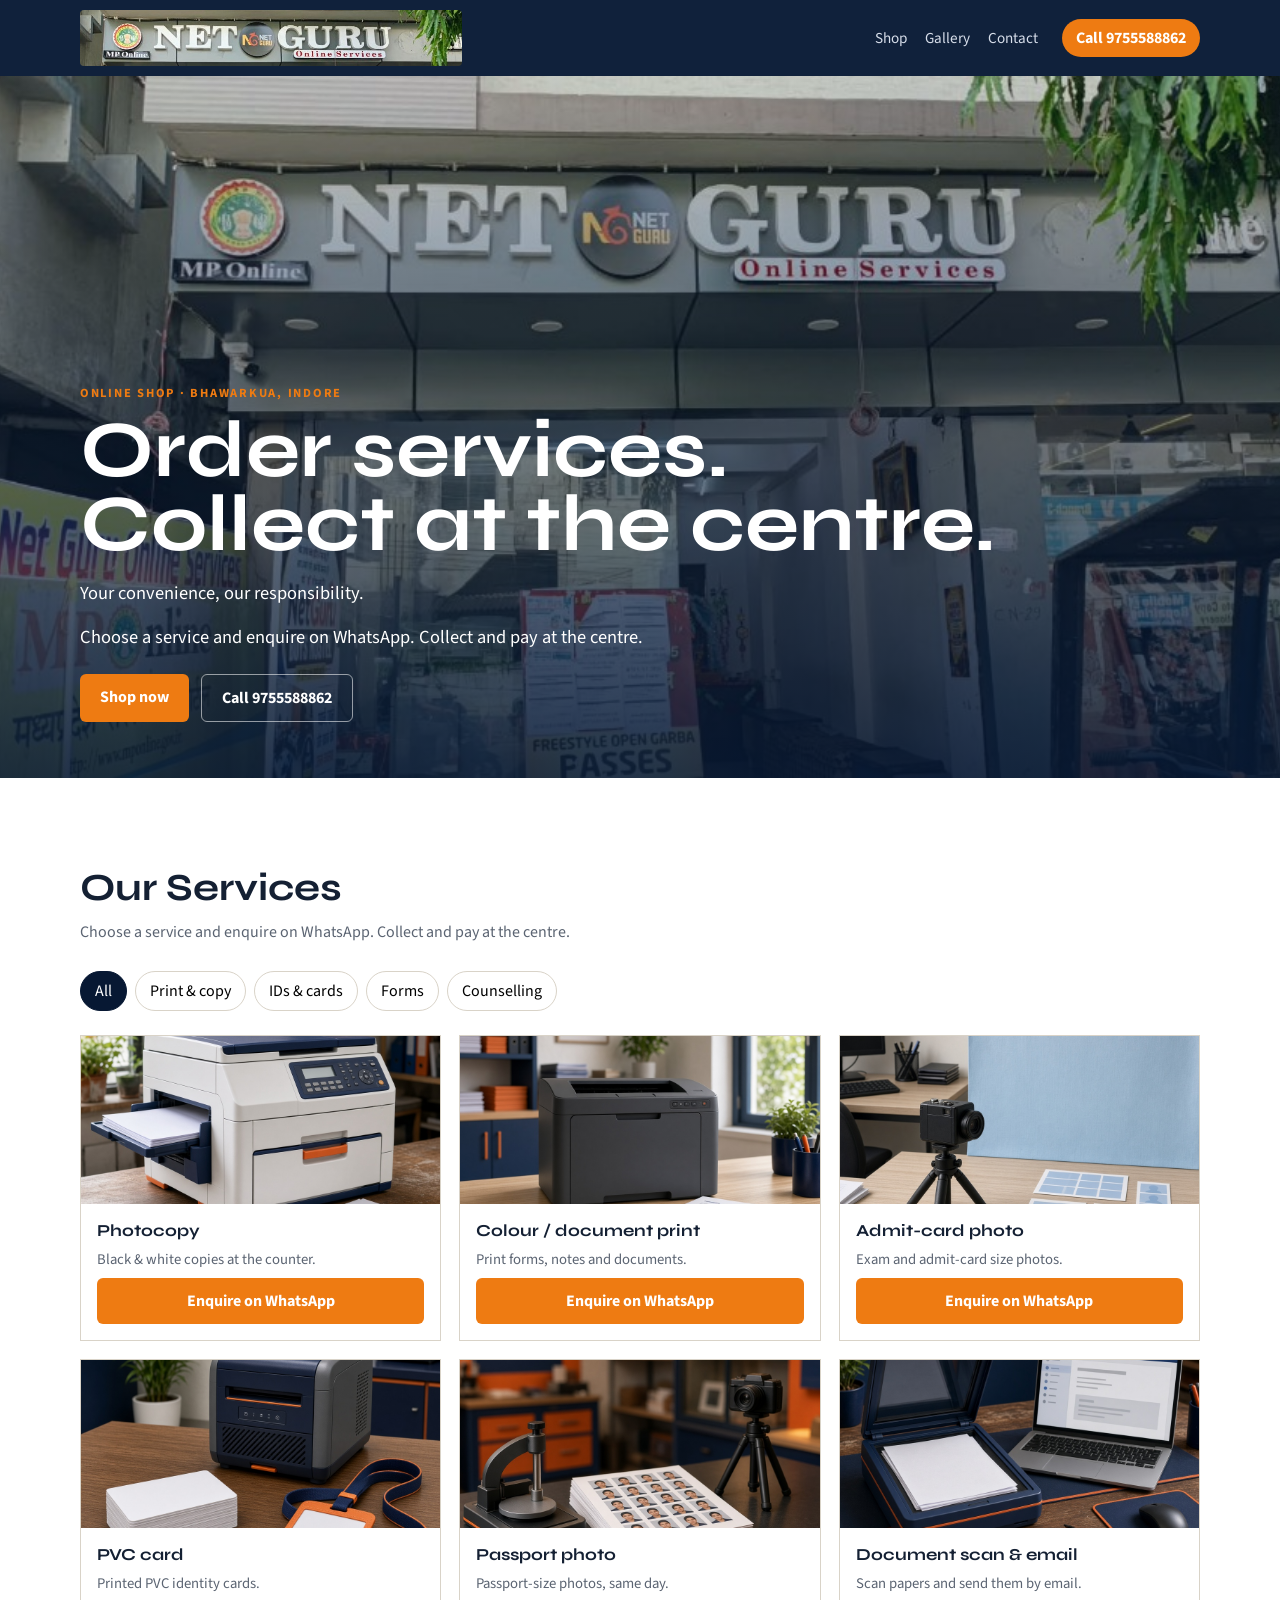
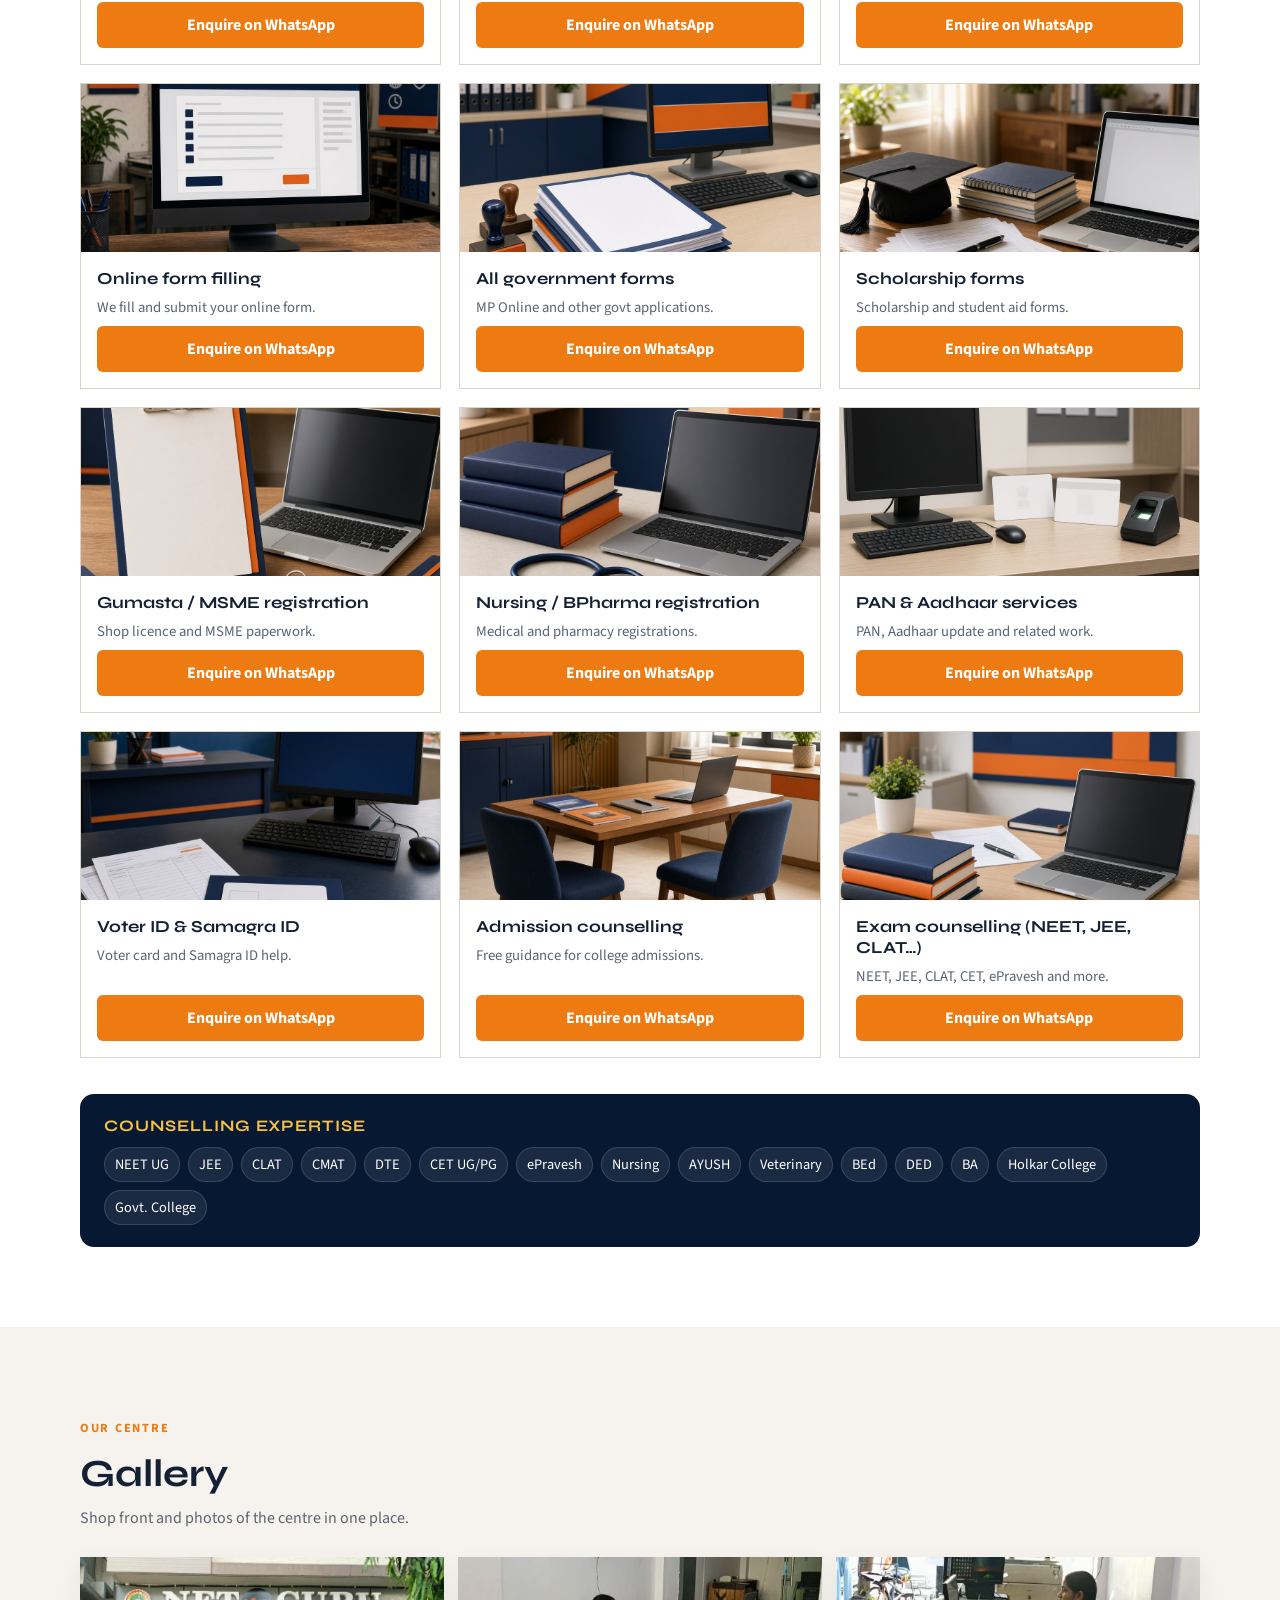
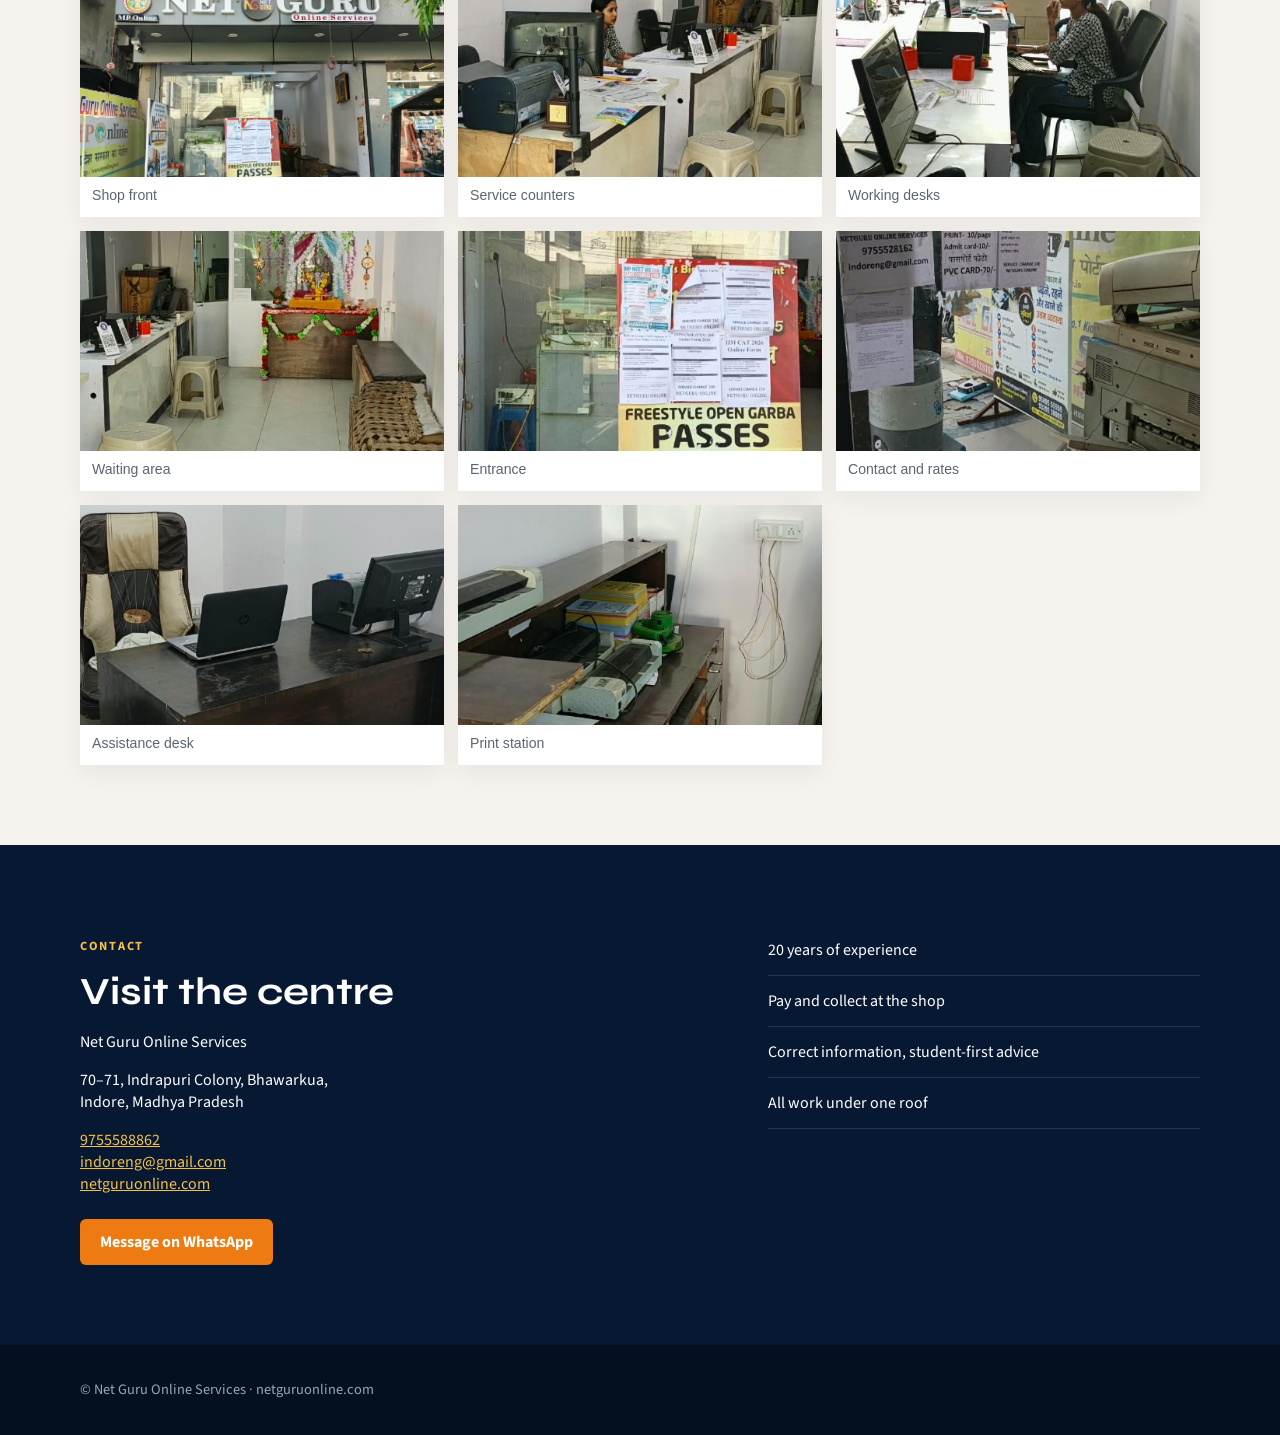
==== commit f36827b5: "Remove prices from shop service cards. Co-authored-by: Cursor <cursoragent@cursor.com>" ====
--- a/python/public/index.html
+++ b/python/public/index.html
@@ -61,7 +61,7 @@
       <div class="wrap">
         <h2>Our Services</h2>
         <p class="section-lead">
-          Priced items show counter rates. Quote items are confirmed on WhatsApp.
+          Choose a service and enquire on WhatsApp. Collect and pay at the centre.
         </p>
         <div class="filters" data-filters>
           
@@ -98,7 +98,6 @@
             <div class="product-body">
               <h3>Photocopy</h3>
               <p>Black &amp; white copies at the counter.</p>
-              <p class="price">₹2 per page</p>
               <a
                 class="btn primary add-btn"
                 href="https://wa.me/919755588862?text=Hello%20Net%20Guru%2C%20I%20want%20to%20enquire%20about%3A%20Photocopy"
@@ -120,7 +119,6 @@
             <div class="product-body">
               <h3>Colour / document print</h3>
               <p>Print forms, notes and documents.</p>
-              <p class="price">₹10 per page</p>
               <a
                 class="btn primary add-btn"
                 href="https://wa.me/919755588862?text=Hello%20Net%20Guru%2C%20I%20want%20to%20enquire%20about%3A%20Colour%20/%20document%20print"
@@ -142,7 +140,6 @@
             <div class="product-body">
               <h3>Admit-card photo</h3>
               <p>Exam and admit-card size photos.</p>
-              <p class="price">₹10 each</p>
               <a
                 class="btn primary add-btn"
                 href="https://wa.me/919755588862?text=Hello%20Net%20Guru%2C%20I%20want%20to%20enquire%20about%3A%20Admit-card%20photo"
@@ -164,7 +161,6 @@
             <div class="product-body">
               <h3>PVC card</h3>
               <p>Printed PVC identity cards.</p>
-              <p class="price">₹70 each</p>
               <a
                 class="btn primary add-btn"
                 href="https://wa.me/919755588862?text=Hello%20Net%20Guru%2C%20I%20want%20to%20enquire%20about%3A%20PVC%20card"
@@ -186,7 +182,6 @@
             <div class="product-body">
               <h3>Passport photo</h3>
               <p>Passport-size photos, same day.</p>
-              <p class="price">Get quote</p>
               <a
                 class="btn primary add-btn"
                 href="https://wa.me/919755588862?text=Hello%20Net%20Guru%2C%20I%20want%20to%20enquire%20about%3A%20Passport%20photo"
@@ -208,7 +203,6 @@
             <div class="product-body">
               <h3>Document scan &amp; email</h3>
               <p>Scan papers and send them by email.</p>
-              <p class="price">Get quote</p>
               <a
                 class="btn primary add-btn"
                 href="https://wa.me/919755588862?text=Hello%20Net%20Guru%2C%20I%20want%20to%20enquire%20about%3A%20Document%20scan%20%26%20email"
@@ -230,7 +224,6 @@
             <div class="product-body">
               <h3>Online form filling</h3>
               <p>We fill and submit your online form.</p>
-              <p class="price">Get quote</p>
               <a
                 class="btn primary add-btn"
                 href="https://wa.me/919755588862?text=Hello%20Net%20Guru%2C%20I%20want%20to%20enquire%20about%3A%20Online%20form%20filling"
@@ -252,7 +245,6 @@
             <div class="product-body">
               <h3>All government forms</h3>
               <p>MP Online and other govt applications.</p>
-              <p class="price">Get quote</p>
               <a
                 class="btn primary add-btn"
                 href="https://wa.me/919755588862?text=Hello%20Net%20Guru%2C%20I%20want%20to%20enquire%20about%3A%20All%20government%20forms"
@@ -274,7 +266,6 @@
             <div class="product-body">
               <h3>Scholarship forms</h3>
               <p>Scholarship and student aid forms.</p>
-              <p class="price">Get quote</p>
               <a
                 class="btn primary add-btn"
                 href="https://wa.me/919755588862?text=Hello%20Net%20Guru%2C%20I%20want%20to%20enquire%20about%3A%20Scholarship%20forms"
@@ -296,7 +287,6 @@
             <div class="product-body">
               <h3>Gumasta / MSME registration</h3>
               <p>Shop licence and MSME paperwork.</p>
-              <p class="price">Get quote</p>
               <a
                 class="btn primary add-btn"
                 href="https://wa.me/919755588862?text=Hello%20Net%20Guru%2C%20I%20want%20to%20enquire%20about%3A%20Gumasta%20/%20MSME%20registration"
@@ -318,7 +308,6 @@
             <div class="product-body">
               <h3>Nursing / BPharma registration</h3>
               <p>Medical and pharmacy registrations.</p>
-              <p class="price">Get quote</p>
               <a
                 class="btn primary add-btn"
                 href="https://wa.me/919755588862?text=Hello%20Net%20Guru%2C%20I%20want%20to%20enquire%20about%3A%20Nursing%20/%20BPharma%20registration"
@@ -340,7 +329,6 @@
             <div class="product-body">
               <h3>PAN &amp; Aadhaar services</h3>
               <p>PAN, Aadhaar update and related work.</p>
-              <p class="price">Get quote</p>
               <a
                 class="btn primary add-btn"
                 href="https://wa.me/919755588862?text=Hello%20Net%20Guru%2C%20I%20want%20to%20enquire%20about%3A%20PAN%20%26%20Aadhaar%20services"
@@ -362,7 +350,6 @@
             <div class="product-body">
               <h3>Voter ID &amp; Samagra ID</h3>
               <p>Voter card and Samagra ID help.</p>
-              <p class="price">Get quote</p>
               <a
                 class="btn primary add-btn"
                 href="https://wa.me/919755588862?text=Hello%20Net%20Guru%2C%20I%20want%20to%20enquire%20about%3A%20Voter%20ID%20%26%20Samagra%20ID"
@@ -384,7 +371,6 @@
             <div class="product-body">
               <h3>Admission counselling</h3>
               <p>Free guidance for college admissions.</p>
-              <p class="price">Free guidance</p>
               <a
                 class="btn primary add-btn"
                 href="https://wa.me/919755588862?text=Hello%20Net%20Guru%2C%20I%20want%20to%20enquire%20about%3A%20Admission%20counselling"
@@ -406,7 +392,6 @@
             <div class="product-body">
               <h3>Exam counselling (NEET, JEE, CLAT…)</h3>
               <p>NEET, JEE, CLAT, CET, ePravesh and more.</p>
-              <p class="price">Get quote</p>
               <a
                 class="btn primary add-btn"
                 href="https://wa.me/919755588862?text=Hello%20Net%20Guru%2C%20I%20want%20to%20enquire%20about%3A%20Exam%20counselling%20%28NEET%2C%20JEE%2C%20CLAT%E2%80%A6%29"
--- a/python/public/static/css/style.css
+++ b/python/public/static/css/style.css
@@ -270,12 +270,6 @@
   font-size: 0.92rem;
 }
 
-.price {
-  color: var(--navy) !important;
-  font-weight: 700;
-  font-size: 1rem !important;
-}
-
 .add-btn {
   margin-top: auto;
   border: 0;
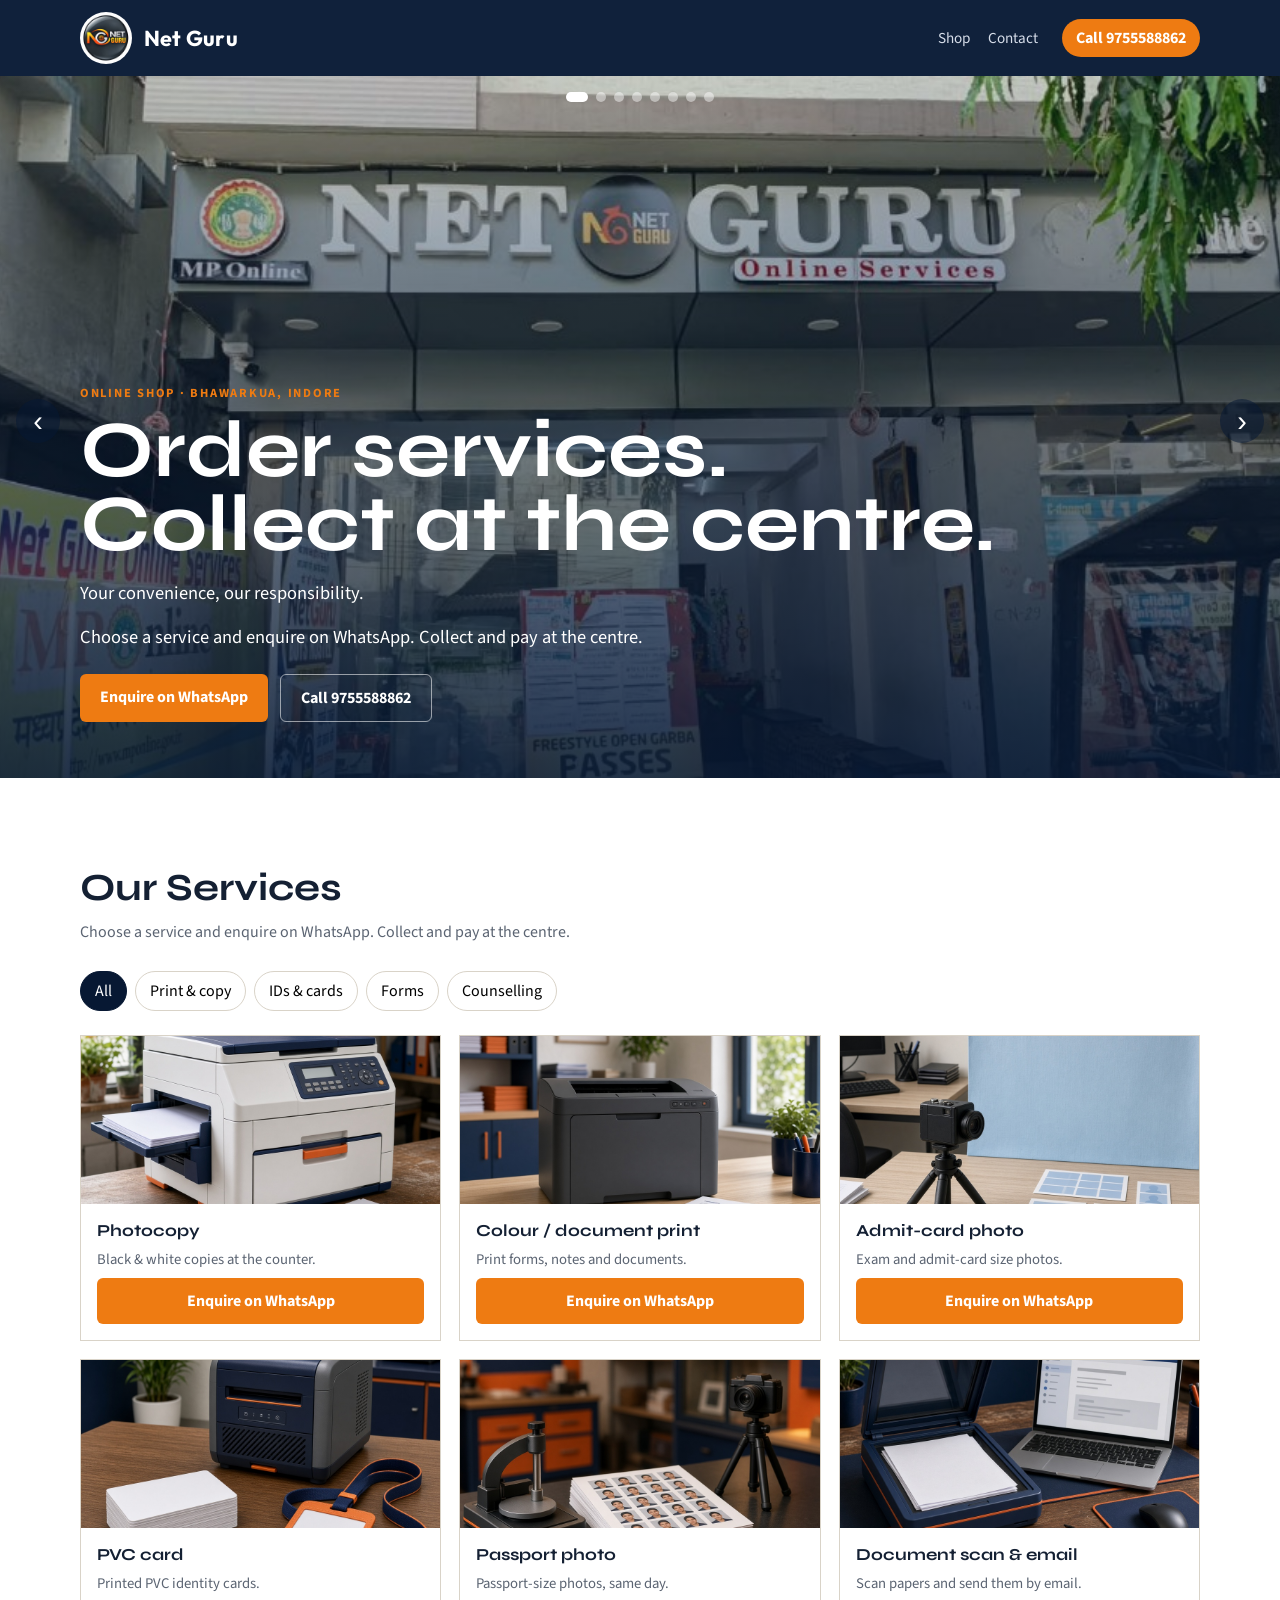
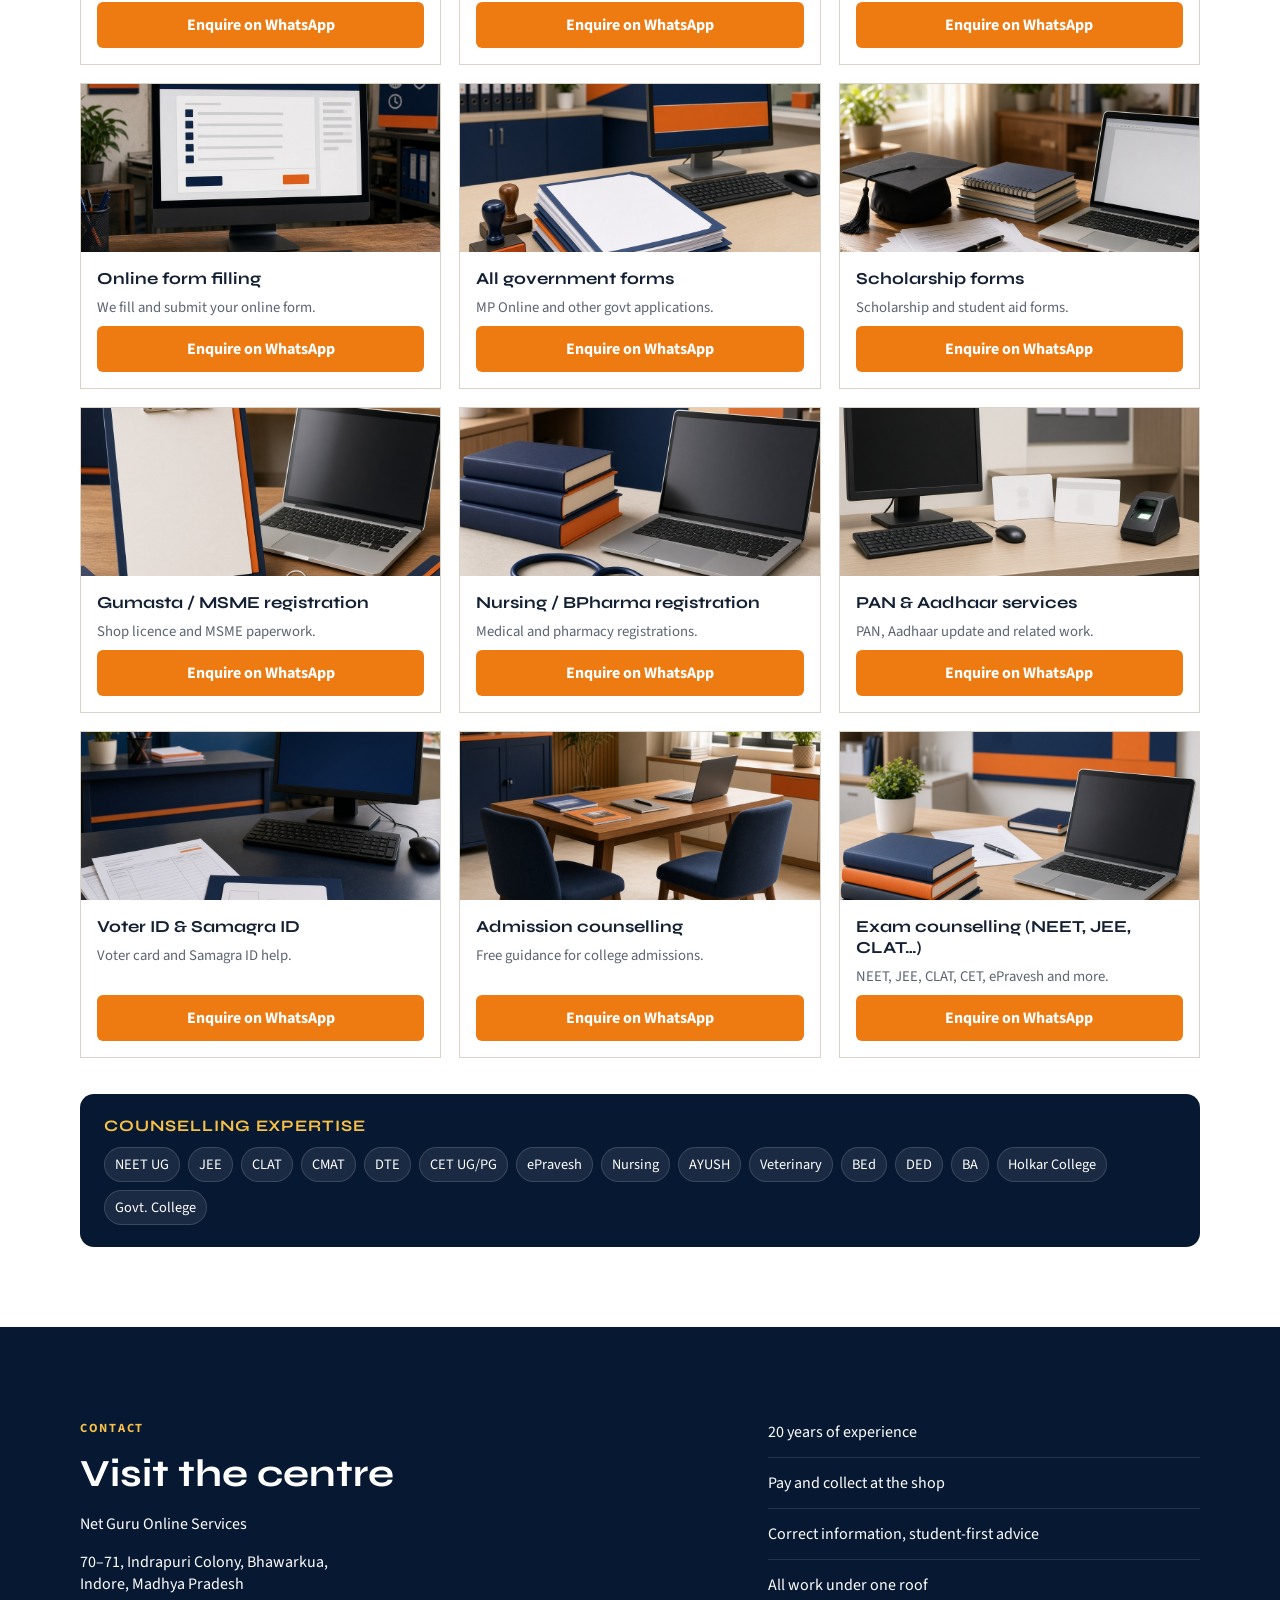
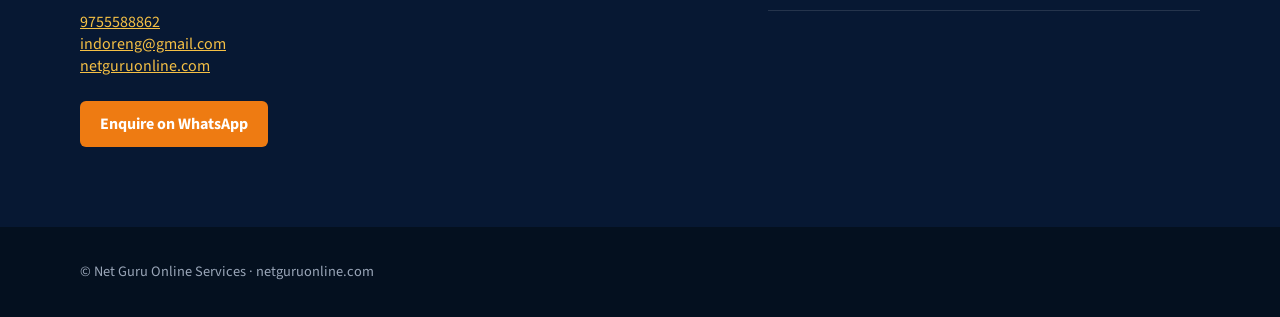
==== commit 995b3c83: "Add a logo header, hero photo slider, and WhatsApp enquiry chatbot. Co-authored-by: Cursor <cursorag" ====
--- a/python/public/index.html
+++ b/python/public/index.html
@@ -11,7 +11,7 @@
     <link rel="preconnect" href="https://fonts.googleapis.com" />
     <link rel="preconnect" href="https://fonts.gstatic.com" crossorigin />
     <link
-      href="https://fonts.googleapis.com/css2?family=Source+Sans+3:wght@400;600;700&family=Syne:wght@700;800&display=swap"
+      href="https://fonts.googleapis.com/css2?family=Outfit:wght@600;700&family=Source+Sans+3:wght@400;600;700&family=Syne:wght@700;800&display=swap"
       rel="stylesheet"
     />
     <link rel="stylesheet" href="static/css/style.css" />
@@ -21,14 +21,14 @@
       <div class="wrap top-inner">
         <a class="brand" href="#top">
           <img
-            class="brand-sign"
-            src="static/images/header-sign.jpg"
-            alt="NET GURU Online Services"
+            class="brand-logo"
+            src="static/images/netguru-logo.jpg"
+            alt=""
           />
+          <span class="brand-name">Net Guru</span>
         </a>
         <nav>
           <a href="#shop">Shop</a>
-          <a href="#gallery">Gallery</a>
           <a href="#contact">Contact</a>
         </nav>
         <a class="call-btn" href="tel:9755588862">Call 9755588862</a>
@@ -36,11 +36,57 @@
     </header>
 
     <section class="hero" id="top">
-      <img
-        class="hero-photo"
-        src="static/images/shop-front.jpg"
-        alt="Net Guru Online Services shop board and entrance"
-      />
+      <div class="hero-slides" data-hero-slider>
+        
+        <img
+          class="hero-slide is-on"
+          src="static/images/shop-front.jpg"
+          alt="Net Guru Online Services shop front with MP Online board"
+        />
+        
+        <img
+          class="hero-slide"
+          src="static/images/counters.jpg"
+          alt="Service counters inside Net Guru Online Services"
+        />
+        
+        <img
+          class="hero-slide"
+          src="static/images/workspace.jpg"
+          alt="Staff working at computers in the centre"
+        />
+        
+        <img
+          class="hero-slide"
+          src="static/images/waiting-area.jpg"
+          alt="Waiting area inside the centre"
+        />
+        
+        <img
+          class="hero-slide"
+          src="static/images/entrance.jpg"
+          alt="Entrance of Net Guru Online Services"
+        />
+        
+        <img
+          class="hero-slide"
+          src="static/images/contact-window.jpg"
+          alt="Window with contact number, email and service rates"
+        />
+        
+        <img
+          class="hero-slide"
+          src="static/images/private-desk.jpg"
+          alt="Dedicated desk with laptop and printer"
+        />
+        
+        <img
+          class="hero-slide"
+          src="static/images/print-station.jpg"
+          alt="Printing and lamination station"
+        />
+        
+      </div>
       <div class="hero-shade"></div>
       <div class="wrap hero-copy">
         <p class="eyebrow">Online shop · Bhawarkua, Indore</p>
@@ -51,9 +97,86 @@
           centre.
         </p>
         <div class="hero-actions">
-          <a class="btn primary" href="#shop">Shop now</a>
+          <a
+            class="btn primary"
+            href="https://wa.me/919755588862"
+            data-enquire
+          >Enquire on WhatsApp</a>
           <a class="btn ghost" href="tel:9755588862">Call 9755588862</a>
         </div>
+      </div>
+      <button class="hero-ctrl prev" type="button" data-hero-prev aria-label="Previous photo">
+        ‹
+      </button>
+      <button class="hero-ctrl next" type="button" data-hero-next aria-label="Next photo">
+        ›
+      </button>
+      <div class="hero-dots" data-hero-dots>
+        
+        <button
+          type="button"
+          data-hero-dot="0"
+          class="is-on"
+          aria-label="Shop front"
+          aria-current="true"
+        ></button>
+        
+        <button
+          type="button"
+          data-hero-dot="1"
+          class=""
+          aria-label="Service counters"
+          
+        ></button>
+        
+        <button
+          type="button"
+          data-hero-dot="2"
+          class=""
+          aria-label="Working desks"
+          
+        ></button>
+        
+        <button
+          type="button"
+          data-hero-dot="3"
+          class=""
+          aria-label="Waiting area"
+          
+        ></button>
+        
+        <button
+          type="button"
+          data-hero-dot="4"
+          class=""
+          aria-label="Entrance"
+          
+        ></button>
+        
+        <button
+          type="button"
+          data-hero-dot="5"
+          class=""
+          aria-label="Contact and rates"
+          
+        ></button>
+        
+        <button
+          type="button"
+          data-hero-dot="6"
+          class=""
+          aria-label="Assistance desk"
+          
+        ></button>
+        
+        <button
+          type="button"
+          data-hero-dot="7"
+          class=""
+          aria-label="Print station"
+          
+        ></button>
+        
       </div>
     </section>
 
@@ -101,8 +224,9 @@
               <a
                 class="btn primary add-btn"
                 href="https://wa.me/919755588862?text=Hello%20Net%20Guru%2C%20I%20want%20to%20enquire%20about%3A%20Photocopy"
-                target="_blank"
-                rel="noopener"
+                data-enquire
+                data-service="Photocopy"
+                data-category="print"
               >
                 Enquire on WhatsApp
               </a>
@@ -122,8 +246,9 @@
               <a
                 class="btn primary add-btn"
                 href="https://wa.me/919755588862?text=Hello%20Net%20Guru%2C%20I%20want%20to%20enquire%20about%3A%20Colour%20/%20document%20print"
-                target="_blank"
-                rel="noopener"
+                data-enquire
+                data-service="Colour / document print"
+                data-category="print"
               >
                 Enquire on WhatsApp
               </a>
@@ -143,8 +268,9 @@
               <a
                 class="btn primary add-btn"
                 href="https://wa.me/919755588862?text=Hello%20Net%20Guru%2C%20I%20want%20to%20enquire%20about%3A%20Admit-card%20photo"
-                target="_blank"
-                rel="noopener"
+                data-enquire
+                data-service="Admit-card photo"
+                data-category="print"
               >
                 Enquire on WhatsApp
               </a>
@@ -164,8 +290,9 @@
               <a
                 class="btn primary add-btn"
                 href="https://wa.me/919755588862?text=Hello%20Net%20Guru%2C%20I%20want%20to%20enquire%20about%3A%20PVC%20card"
-                target="_blank"
-                rel="noopener"
+                data-enquire
+                data-service="PVC card"
+                data-category="ids"
               >
                 Enquire on WhatsApp
               </a>
@@ -185,8 +312,9 @@
               <a
                 class="btn primary add-btn"
                 href="https://wa.me/919755588862?text=Hello%20Net%20Guru%2C%20I%20want%20to%20enquire%20about%3A%20Passport%20photo"
-                target="_blank"
-                rel="noopener"
+                data-enquire
+                data-service="Passport photo"
+                data-category="print"
               >
                 Enquire on WhatsApp
               </a>
@@ -206,8 +334,9 @@
               <a
                 class="btn primary add-btn"
                 href="https://wa.me/919755588862?text=Hello%20Net%20Guru%2C%20I%20want%20to%20enquire%20about%3A%20Document%20scan%20%26%20email"
-                target="_blank"
-                rel="noopener"
+                data-enquire
+                data-service="Document scan &amp; email"
+                data-category="print"
               >
                 Enquire on WhatsApp
               </a>
@@ -227,8 +356,9 @@
               <a
                 class="btn primary add-btn"
                 href="https://wa.me/919755588862?text=Hello%20Net%20Guru%2C%20I%20want%20to%20enquire%20about%3A%20Online%20form%20filling"
-                target="_blank"
-                rel="noopener"
+                data-enquire
+                data-service="Online form filling"
+                data-category="forms"
               >
                 Enquire on WhatsApp
               </a>
@@ -248,8 +378,9 @@
               <a
                 class="btn primary add-btn"
                 href="https://wa.me/919755588862?text=Hello%20Net%20Guru%2C%20I%20want%20to%20enquire%20about%3A%20All%20government%20forms"
-                target="_blank"
-                rel="noopener"
+                data-enquire
+                data-service="All government forms"
+                data-category="forms"
               >
                 Enquire on WhatsApp
               </a>
@@ -269,8 +400,9 @@
               <a
                 class="btn primary add-btn"
                 href="https://wa.me/919755588862?text=Hello%20Net%20Guru%2C%20I%20want%20to%20enquire%20about%3A%20Scholarship%20forms"
-                target="_blank"
-                rel="noopener"
+                data-enquire
+                data-service="Scholarship forms"
+                data-category="forms"
               >
                 Enquire on WhatsApp
               </a>
@@ -290,8 +422,9 @@
               <a
                 class="btn primary add-btn"
                 href="https://wa.me/919755588862?text=Hello%20Net%20Guru%2C%20I%20want%20to%20enquire%20about%3A%20Gumasta%20/%20MSME%20registration"
-                target="_blank"
-                rel="noopener"
+                data-enquire
+                data-service="Gumasta / MSME registration"
+                data-category="forms"
               >
                 Enquire on WhatsApp
               </a>
@@ -311,8 +444,9 @@
               <a
                 class="btn primary add-btn"
                 href="https://wa.me/919755588862?text=Hello%20Net%20Guru%2C%20I%20want%20to%20enquire%20about%3A%20Nursing%20/%20BPharma%20registration"
-                target="_blank"
-                rel="noopener"
+                data-enquire
+                data-service="Nursing / BPharma registration"
+                data-category="forms"
               >
                 Enquire on WhatsApp
               </a>
@@ -332,8 +466,9 @@
               <a
                 class="btn primary add-btn"
                 href="https://wa.me/919755588862?text=Hello%20Net%20Guru%2C%20I%20want%20to%20enquire%20about%3A%20PAN%20%26%20Aadhaar%20services"
-                target="_blank"
-                rel="noopener"
+                data-enquire
+                data-service="PAN &amp; Aadhaar services"
+                data-category="ids"
               >
                 Enquire on WhatsApp
               </a>
@@ -353,8 +488,9 @@
               <a
                 class="btn primary add-btn"
                 href="https://wa.me/919755588862?text=Hello%20Net%20Guru%2C%20I%20want%20to%20enquire%20about%3A%20Voter%20ID%20%26%20Samagra%20ID"
-                target="_blank"
-                rel="noopener"
+                data-enquire
+                data-service="Voter ID &amp; Samagra ID"
+                data-category="ids"
               >
                 Enquire on WhatsApp
               </a>
@@ -374,8 +510,9 @@
               <a
                 class="btn primary add-btn"
                 href="https://wa.me/919755588862?text=Hello%20Net%20Guru%2C%20I%20want%20to%20enquire%20about%3A%20Admission%20counselling"
-                target="_blank"
-                rel="noopener"
+                data-enquire
+                data-service="Admission counselling"
+                data-category="counselling"
               >
                 Enquire on WhatsApp
               </a>
@@ -395,8 +532,9 @@
               <a
                 class="btn primary add-btn"
                 href="https://wa.me/919755588862?text=Hello%20Net%20Guru%2C%20I%20want%20to%20enquire%20about%3A%20Exam%20counselling%20%28NEET%2C%20JEE%2C%20CLAT%E2%80%A6%29"
-                target="_blank"
-                rel="noopener"
+                data-enquire
+                data-service="Exam counselling (NEET, JEE, CLAT…)"
+                data-category="counselling"
               >
                 Enquire on WhatsApp
               </a>
@@ -442,103 +580,6 @@
         </div>
       </div>
     </section>
-
-    <section class="section gallery-section" id="gallery">
-      <div class="wrap">
-        <p class="kicker">Our centre</p>
-        <h2>Gallery</h2>
-        <p class="section-lead">Shop front and photos of the centre in one place.</p>
-        <div class="gallery">
-          
-          <button
-            class="gallery-item"
-            type="button"
-            data-full="static/images/shop-front.jpg"
-            data-caption="Shop front"
-          >
-            <img src="static/images/shop-front.jpg" alt="Net Guru Online Services shop front with MP Online board" />
-            <span>Shop front</span>
-          </button>
-          
-          <button
-            class="gallery-item"
-            type="button"
-            data-full="static/images/counters.jpg"
-            data-caption="Service counters"
-          >
-            <img src="static/images/counters.jpg" alt="Service counters inside Net Guru Online Services" />
-            <span>Service counters</span>
-          </button>
-          
-          <button
-            class="gallery-item"
-            type="button"
-            data-full="static/images/workspace.jpg"
-            data-caption="Working desks"
-          >
-            <img src="static/images/workspace.jpg" alt="Staff working at computers in the centre" />
-            <span>Working desks</span>
-          </button>
-          
-          <button
-            class="gallery-item"
-            type="button"
-            data-full="static/images/waiting-area.jpg"
-            data-caption="Waiting area"
-          >
-            <img src="static/images/waiting-area.jpg" alt="Waiting area inside the centre" />
-            <span>Waiting area</span>
-          </button>
-          
-          <button
-            class="gallery-item"
-            type="button"
-            data-full="static/images/entrance.jpg"
-            data-caption="Entrance"
-          >
-            <img src="static/images/entrance.jpg" alt="Entrance of Net Guru Online Services" />
-            <span>Entrance</span>
-          </button>
-          
-          <button
-            class="gallery-item"
-            type="button"
-            data-full="static/images/contact-window.jpg"
-            data-caption="Contact and rates"
-          >
-            <img src="static/images/contact-window.jpg" alt="Window with contact number, email and service rates" />
-            <span>Contact and rates</span>
-          </button>
-          
-          <button
-            class="gallery-item"
-            type="button"
-            data-full="static/images/private-desk.jpg"
-            data-caption="Assistance desk"
-          >
-            <img src="static/images/private-desk.jpg" alt="Dedicated desk with laptop and printer" />
-            <span>Assistance desk</span>
-          </button>
-          
-          <button
-            class="gallery-item"
-            type="button"
-            data-full="static/images/print-station.jpg"
-            data-caption="Print station"
-          >
-            <img src="static/images/print-station.jpg" alt="Printing and lamination station" />
-            <span>Print station</span>
-          </button>
-          
-        </div>
-      </div>
-    </section>
-
-    <dialog class="lightbox" id="lightbox">
-      <img alt="" />
-      <p></p>
-      <form method="dialog"><button type="submit">Close</button></form>
-    </dialog>
 
     <section class="section contact" id="contact">
       <div class="wrap contact-grid">
@@ -555,7 +596,7 @@
             <a href="mailto:indoreng@gmail.com">indoreng@gmail.com</a><br />
             <a href="https://netguruonline.com">netguruonline.com</a>
           </p>
-          <a class="btn primary solid" href="https://wa.me/919755588862">Message on WhatsApp</a>
+          <a class="btn primary solid" href="https://wa.me/919755588862" data-enquire>Enquire on WhatsApp</a>
         </div>
         <ul class="why">
           <li>20 years of experience</li>
@@ -571,6 +612,39 @@
         <p>© Net Guru Online Services · netguruonline.com</p>
       </div>
     </footer>
+    <dialog class="wa-chat" id="enquire" aria-labelledby="enquire-title">
+      <div class="wa-head">
+        <img src="static/images/netguru-logo.jpg" alt="" />
+        <div>
+          <h2 id="enquire-title">Net Guru</h2>
+          <p>WhatsApp chat assistant</p>
+        </div>
+        <button type="button" data-enquire-close aria-label="Close chat">×</button>
+      </div>
+      <div class="wa-log" data-chat-log></div>
+      <form class="wa-composer" id="enquire-form">
+        <input name="first_name" type="hidden" />
+        <input name="last_name" type="hidden" />
+        <input name="mobile" type="hidden" />
+        <input name="enquiry_type" type="hidden" />
+        <div class="wa-types" data-chat-types hidden>
+          <button type="button" data-type="Print &amp; copy">Print &amp; copy</button>
+          <button type="button" data-type="IDs &amp; cards">IDs &amp; cards</button>
+          <button type="button" data-type="Forms">Forms</button>
+          <button type="button" data-type="Counselling">Counselling</button>
+          <button type="button" data-type="Other">Other</button>
+        </div>
+        <div class="wa-row">
+          <input
+            data-chat-input
+            type="text"
+            autocomplete="off"
+            placeholder="Type a message"
+          />
+          <button class="wa-send" type="submit">Send</button>
+        </div>
+      </form>
+    </dialog>
     <script src="static/js/main.js"></script>
   </body>
 </html>
--- a/python/public/static/css/style.css
+++ b/python/public/static/css/style.css
@@ -62,17 +62,27 @@
 .brand {
   display: flex;
   align-items: center;
+  gap: 12px;
   text-decoration: none;
   margin-right: auto;
 }
 
-.brand-sign {
+.brand-logo {
   display: block;
-  height: 56px;
-  width: auto;
-  max-width: min(480px, 58vw);
-  object-fit: contain;
-  border-radius: 4px;
+  height: 52px;
+  width: 52px;
+  object-fit: cover;
+  border-radius: 50%;
+  background: #1c1c1c;
+}
+
+.brand-name {
+  font-family: Outfit, "Source Sans 3", sans-serif;
+  font-weight: 700;
+  font-size: 1.35rem;
+  letter-spacing: 0.01em;
+  color: #fff;
+  white-space: nowrap;
 }
 
 nav {
@@ -104,13 +114,72 @@
   overflow: hidden;
 }
 
-.hero-photo {
+.hero-slides {
+  position: absolute;
+  inset: 0;
+}
+
+.hero-slide {
   position: absolute;
   inset: 0;
   width: 100%;
   height: 100%;
   object-fit: cover;
   object-position: center 35%;
+  opacity: 0;
+  transition: opacity 0.7s ease;
+}
+
+.hero-slide.is-on {
+  opacity: 1;
+}
+
+.hero-ctrl {
+  position: absolute;
+  z-index: 2;
+  top: 46%;
+  width: 44px;
+  height: 44px;
+  border: 0;
+  border-radius: 50%;
+  background: rgba(7, 24, 51, 0.55);
+  color: #fff;
+  font-size: 1.8rem;
+  line-height: 1;
+  cursor: pointer;
+}
+
+.hero-ctrl.prev {
+  left: 16px;
+}
+
+.hero-ctrl.next {
+  right: 16px;
+}
+
+.hero-dots {
+  position: absolute;
+  z-index: 2;
+  top: 16px;
+  left: 50%;
+  transform: translateX(-50%);
+  display: flex;
+  gap: 8px;
+}
+
+.hero-dots button {
+  width: 10px;
+  height: 10px;
+  padding: 0;
+  border: 0;
+  border-radius: 999px;
+  background: rgba(255, 255, 255, 0.45);
+  cursor: pointer;
+}
+
+.hero-dots button.is-on {
+  background: #fff;
+  width: 22px;
 }
 
 .hero-shade {
@@ -186,7 +255,6 @@
 }
 
 .section,
-#gallery,
 #contact,
 #shop {
   scroll-margin-top: 76px;
@@ -354,62 +422,6 @@
   font-size: 0.9rem;
 }
 
-.gallery {
-  display: grid;
-  grid-template-columns: repeat(3, 1fr);
-  gap: 14px;
-}
-
-.gallery-item {
-  margin: 0;
-  padding: 0;
-  border: 0;
-  background: #fff;
-  text-align: left;
-  cursor: zoom-in;
-  box-shadow: 0 8px 24px rgba(7, 24, 51, 0.06);
-}
-
-.gallery-item img {
-  width: 100%;
-  height: 220px;
-  object-fit: cover;
-  display: block;
-}
-
-.gallery-item span {
-  display: block;
-  padding: 10px 12px 14px;
-  font-size: 0.88rem;
-  color: var(--muted);
-}
-
-.lightbox {
-  border: 0;
-  padding: 16px;
-  max-width: min(920px, 94vw);
-  background: #fff;
-}
-
-.lightbox::backdrop {
-  background: rgba(7, 24, 51, 0.72);
-}
-
-.lightbox img {
-  width: 100%;
-  max-height: 72vh;
-  object-fit: contain;
-}
-
-.lightbox button {
-  margin-top: 10px;
-  background: var(--navy);
-  color: #fff;
-  border: 0;
-  padding: 8px 14px;
-  border-radius: 6px;
-}
-
 .contact {
   background: var(--navy);
   color: #fff;
@@ -448,12 +460,148 @@
   font-size: 0.9rem;
 }
 
+.wa-chat {
+  border: 0;
+  padding: 0;
+  width: min(380px, 94vw);
+  height: min(560px, 86vh);
+  border-radius: 16px;
+  overflow: hidden;
+  background: #ece5dd;
+}
+
+.wa-chat[open] {
+  display: flex;
+  flex-direction: column;
+}
+
+.wa-chat::backdrop {
+  background: rgba(7, 24, 51, 0.72);
+}
+
+.wa-head {
+  display: flex;
+  align-items: center;
+  gap: 10px;
+  padding: 10px 12px;
+  background: #075e54;
+  color: #fff;
+}
+
+.wa-head img {
+  width: 40px;
+  height: 40px;
+  border-radius: 50%;
+  object-fit: cover;
+}
+
+.wa-head h2 {
+  margin: 0;
+  font-size: 1rem;
+  font-family: inherit;
+}
+
+.wa-head p {
+  margin: 0;
+  font-size: 0.78rem;
+  opacity: 0.85;
+}
+
+.wa-head button {
+  margin-left: auto;
+  border: 0;
+  background: transparent;
+  color: #fff;
+  font-size: 1.6rem;
+  line-height: 1;
+  cursor: pointer;
+}
+
+.wa-log {
+  flex: 1;
+  overflow: auto;
+  padding: 14px 12px;
+  display: flex;
+  flex-direction: column;
+  gap: 8px;
+}
+
+.wa-bubble {
+  margin: 0;
+  max-width: 82%;
+  padding: 8px 10px;
+  border-radius: 8px;
+  font-size: 0.92rem;
+  line-height: 1.35;
+}
+
+.wa-bubble.bot {
+  align-self: flex-start;
+  background: #fff;
+  color: var(--ink);
+}
+
+.wa-bubble.user {
+  align-self: flex-end;
+  background: #dcf8c6;
+}
+
+.wa-composer {
+  background: #f0f0f0;
+  padding: 8px;
+}
+
+.wa-types[hidden],
+.wa-row input[hidden] {
+  display: none !important;
+}
+
+.wa-types {
+  display: flex;
+  flex-wrap: wrap;
+  gap: 6px;
+  margin-bottom: 8px;
+}
+
+.wa-types button {
+  border: 0;
+  background: #fff;
+  color: #075e54;
+  border-radius: 999px;
+  padding: 6px 10px;
+  font: inherit;
+  font-size: 0.82rem;
+  cursor: pointer;
+}
+
+.wa-row {
+  display: flex;
+  gap: 8px;
+}
+
+.wa-row input {
+  flex: 1;
+  border: 0;
+  border-radius: 999px;
+  padding: 10px 14px;
+  font: inherit;
+}
+
+.wa-send {
+  border: 0;
+  border-radius: 999px;
+  background: #25d366;
+  color: #fff;
+  font-weight: 700;
+  padding: 10px 14px;
+  cursor: pointer;
+}
+
 @media (max-width: 900px) {
   nav {
     display: none;
   }
 
-  .gallery,
   .contact-grid,
   .products {
     grid-template-columns: 1fr 1fr;
@@ -461,18 +609,17 @@
 }
 
 @media (max-width: 640px) {
-  .brand-sign {
-    height: 40px;
-    max-width: 46vw;
+  .brand-logo {
+    height: 44px;
+    width: 44px;
   }
 
-  .gallery,
+  .brand-name {
+    font-size: 1.05rem;
+  }
+
   .contact-grid,
   .products {
     grid-template-columns: 1fr;
   }
-
-  .gallery-item img {
-    height: 240px;
-  }
-}
+}
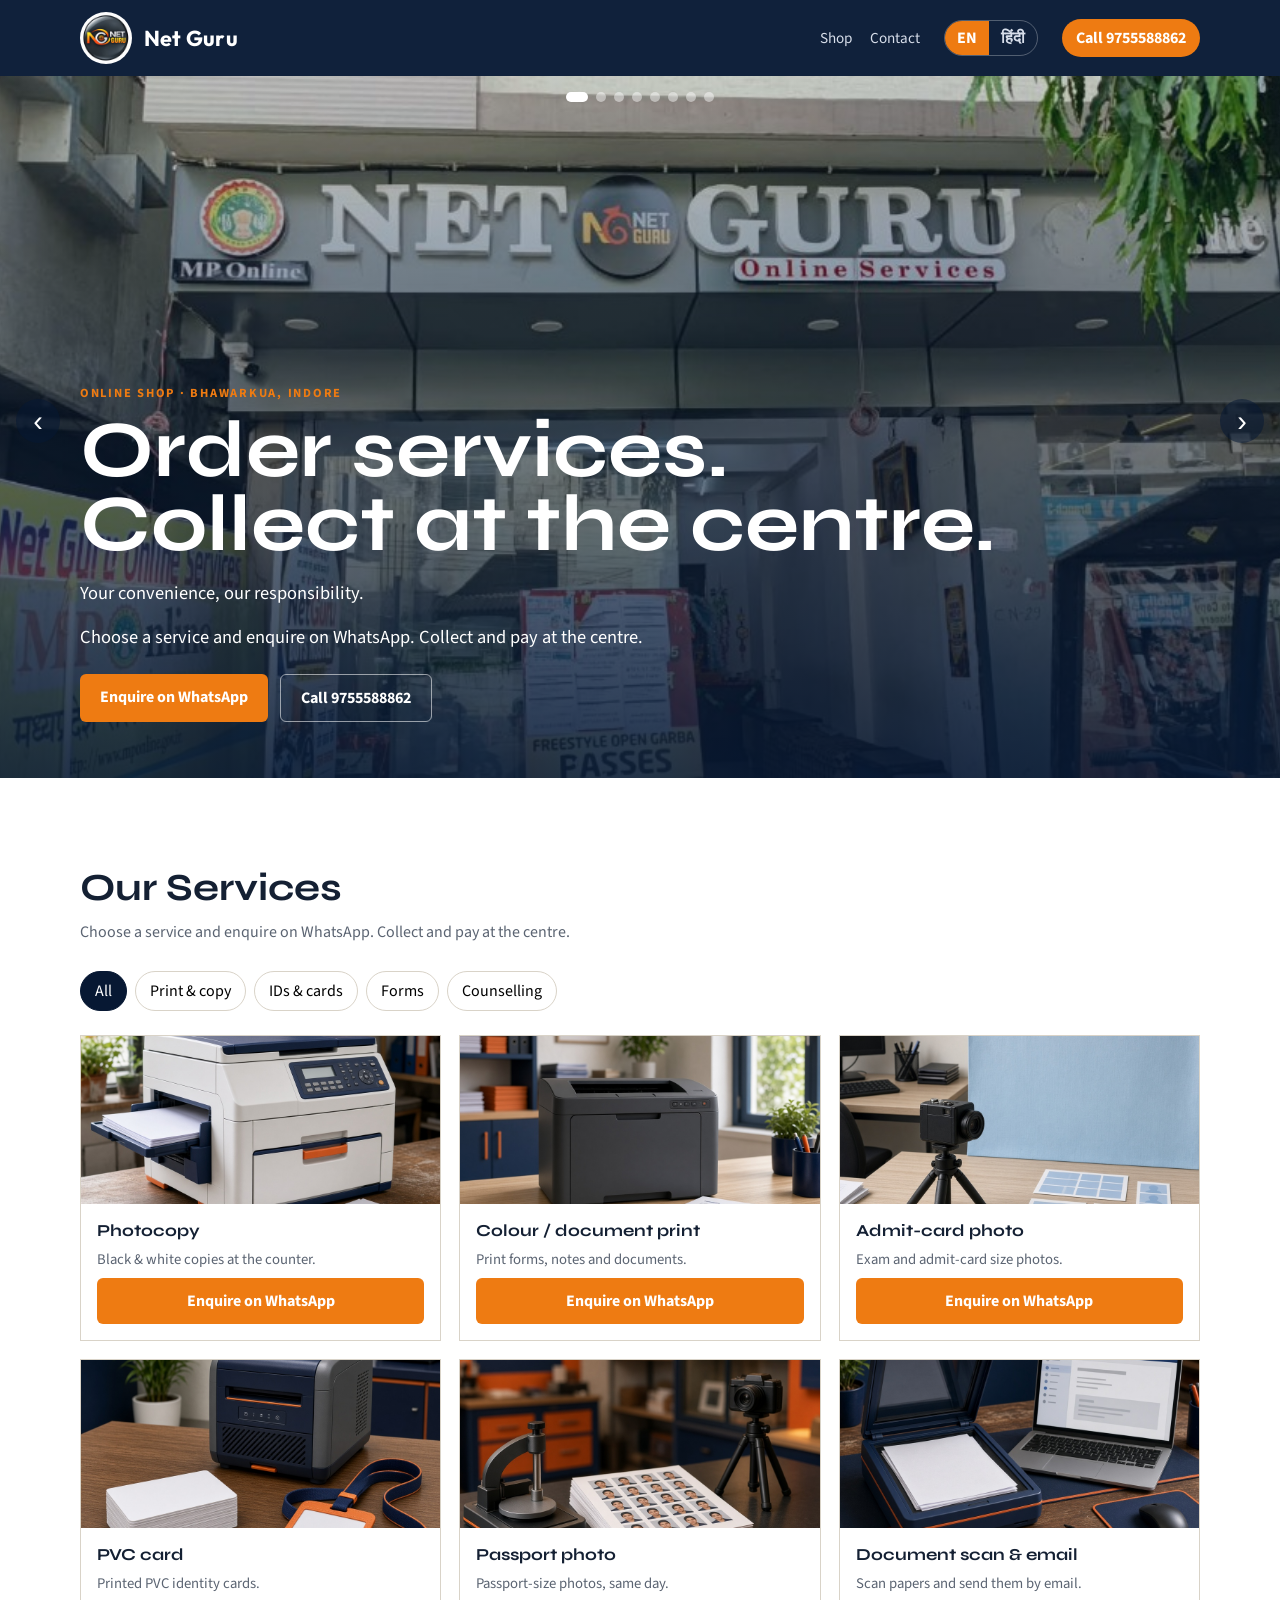
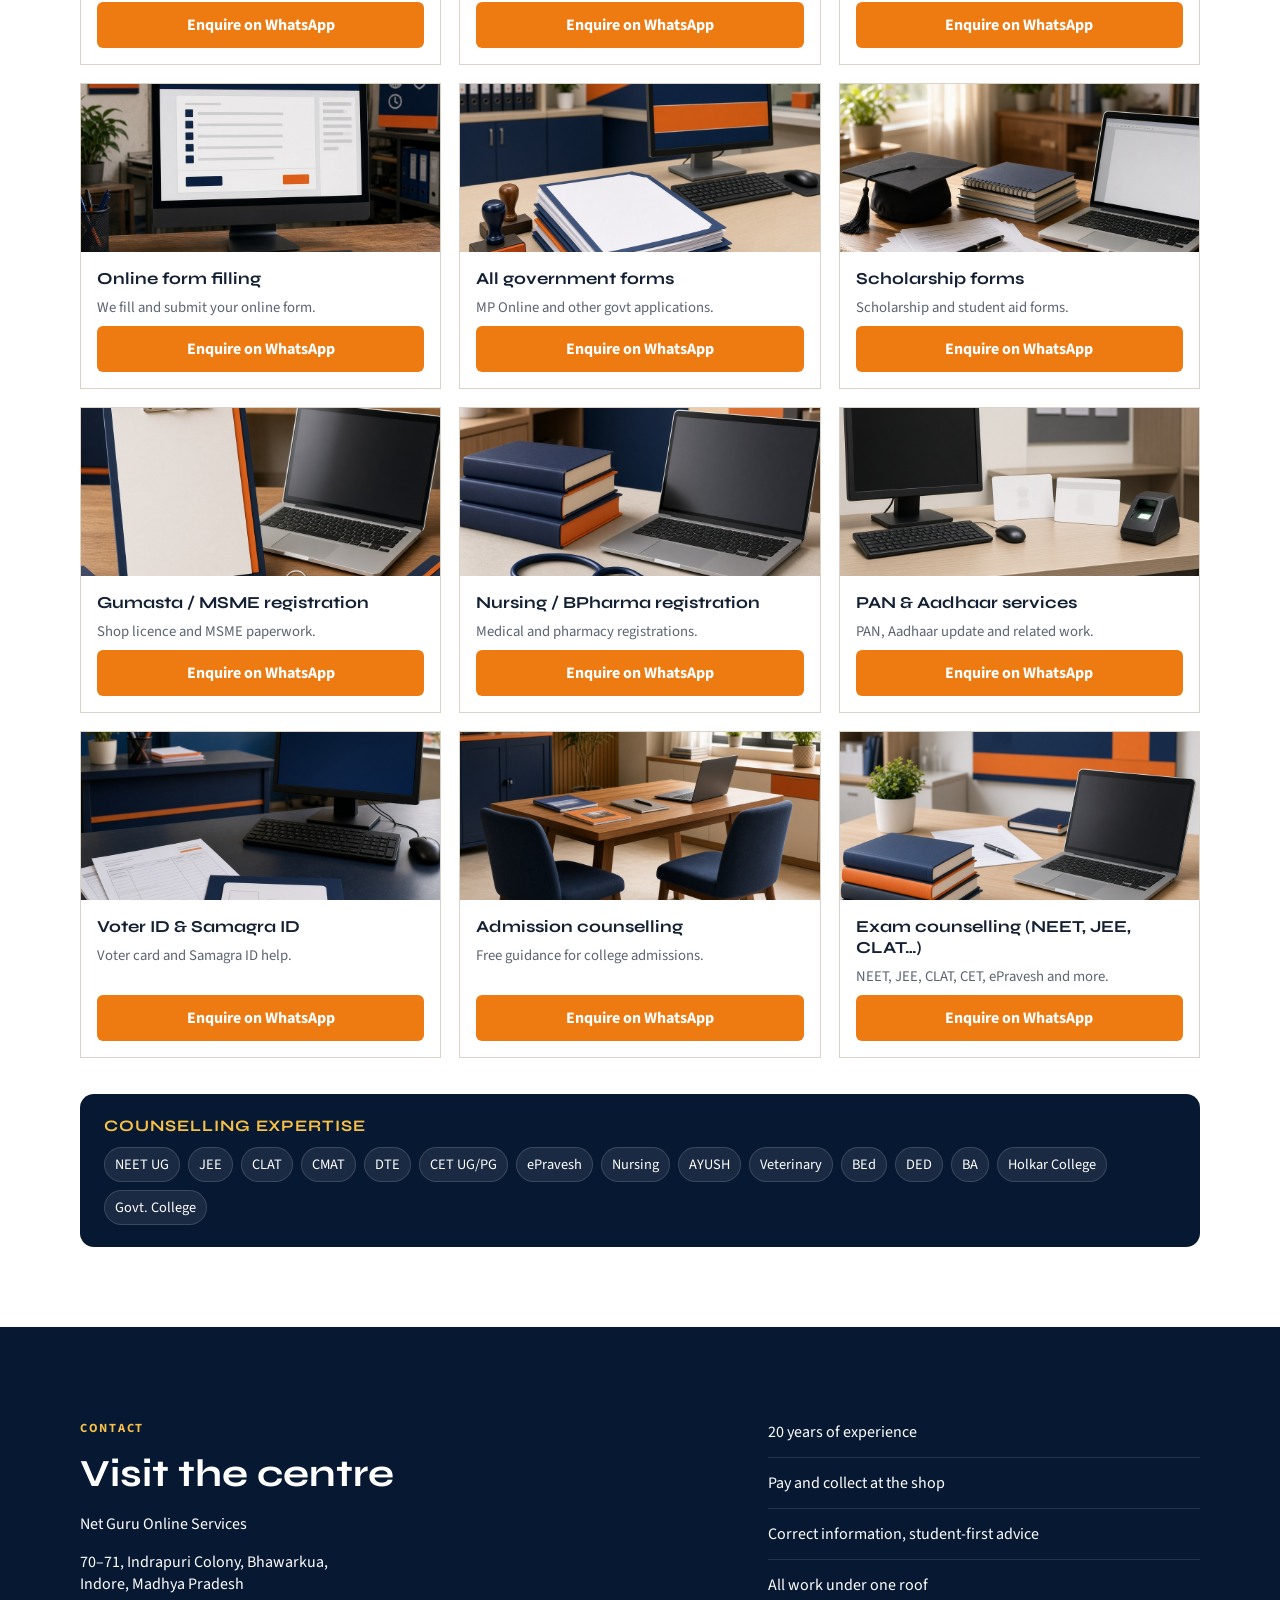
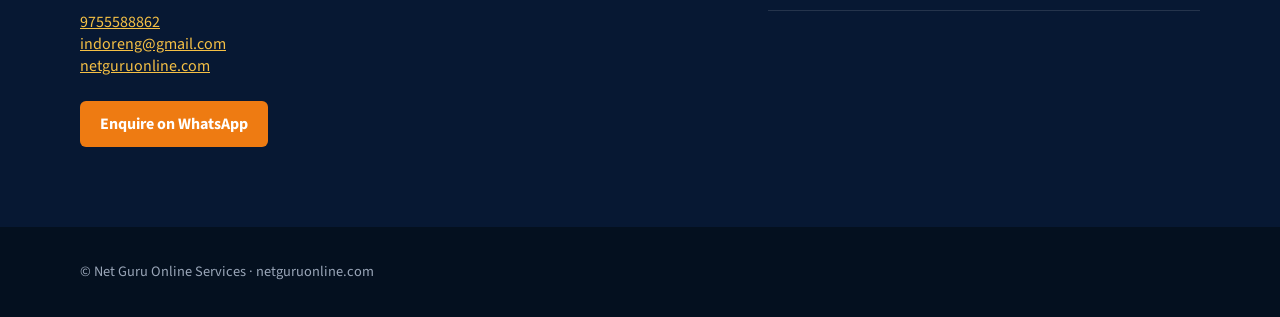
==== commit f493c15b: "Add an English/Hindi toggle and a phone-friendly shop layout. Co-authored-by: Cursor <cursoragent@cu" ====
--- a/python/public/index.html
+++ b/python/public/index.html
@@ -2,7 +2,7 @@
 <html lang="en">
   <head>
     <meta charset="utf-8" />
-    <meta name="viewport" content="width=device-width, initial-scale=1" />
+    <meta name="viewport" content="width=device-width, initial-scale=1, viewport-fit=cover" />
     <title>Net Guru Shop | netguruonline.com</title>
     <meta
       name="description"
@@ -11,7 +11,7 @@
     <link rel="preconnect" href="https://fonts.googleapis.com" />
     <link rel="preconnect" href="https://fonts.gstatic.com" crossorigin />
     <link
-      href="https://fonts.googleapis.com/css2?family=Outfit:wght@600;700&family=Source+Sans+3:wght@400;600;700&family=Syne:wght@700;800&display=swap"
+      href="https://fonts.googleapis.com/css2?family=Noto+Sans+Devanagari:wght@400;600;700&family=Outfit:wght@600;700&family=Source+Sans+3:wght@400;600;700&family=Syne:wght@700;800&display=swap"
       rel="stylesheet"
     />
     <link rel="stylesheet" href="static/css/style.css" />
@@ -28,10 +28,14 @@
           <span class="brand-name">Net Guru</span>
         </a>
         <nav>
-          <a href="#shop">Shop</a>
-          <a href="#contact">Contact</a>
+          <a href="#shop" data-i18n="nav.shop">Shop</a>
+          <a href="#contact" data-i18n="nav.contact">Contact</a>
         </nav>
-        <a class="call-btn" href="tel:9755588862">Call 9755588862</a>
+        <div class="lang-toggle" role="group" aria-label="Language">
+          <button type="button" data-lang="en" class="is-on">EN</button>
+          <button type="button" data-lang="hi">हिंदी</button>
+        </div>
+        <a class="call-btn" href="tel:9755588862"><span data-i18n="call">Call</span> <span class="call-num">9755588862</span></a>
       </div>
     </header>
 
@@ -89,10 +93,10 @@
       </div>
       <div class="hero-shade"></div>
       <div class="wrap hero-copy">
-        <p class="eyebrow">Online shop · Bhawarkua, Indore</p>
-        <h1>Order services.<br />Collect at the centre.</h1>
-        <p class="lede">Your convenience, our responsibility.</p>
-        <p class="lede">
+        <p class="eyebrow" data-i18n="hero.eyebrow">Online shop · Bhawarkua, Indore</p>
+        <h1 data-i18n-html="hero.title">Order services.<br />Collect at the centre.</h1>
+        <p class="lede" data-i18n="hero.tagline">Your convenience, our responsibility.</p>
+        <p class="lede" data-i18n="hero.lead">
           Choose a service and enquire on WhatsApp. Collect and pay at the
           centre.
         </p>
@@ -101,14 +105,15 @@
             class="btn primary"
             href="https://wa.me/919755588862"
             data-enquire
+            data-i18n="enquire"
           >Enquire on WhatsApp</a>
-          <a class="btn ghost" href="tel:9755588862">Call 9755588862</a>
-        </div>
-      </div>
-      <button class="hero-ctrl prev" type="button" data-hero-prev aria-label="Previous photo">
+          <a class="btn ghost" href="tel:9755588862"><span data-i18n="call">Call</span> 9755588862</a>
+        </div>
+      </div>
+      <button class="hero-ctrl prev" type="button" data-hero-prev data-i18n-aria="prev" aria-label="Previous photo">
         ‹
       </button>
-      <button class="hero-ctrl next" type="button" data-hero-next aria-label="Next photo">
+      <button class="hero-ctrl next" type="button" data-hero-next data-i18n-aria="next" aria-label="Next photo">
         ›
       </button>
       <div class="hero-dots" data-hero-dots>
@@ -182,29 +187,29 @@
 
     <section class="section shop-section" id="shop">
       <div class="wrap">
-        <h2>Our Services</h2>
-        <p class="section-lead">
+        <h2 data-i18n="shop.title">Our Services</h2>
+        <p class="section-lead" data-i18n="shop.lead">
           Choose a service and enquire on WhatsApp. Collect and pay at the centre.
         </p>
         <div class="filters" data-filters>
           
-          <button type="button" class="chip is-on" data-filter="all">
+          <button type="button" class="chip is-on" data-filter="all" data-i18n="cat.all">
             All
           </button>
           
-          <button type="button" class="chip" data-filter="print">
+          <button type="button" class="chip" data-filter="print" data-i18n="cat.print">
             Print &amp; copy
           </button>
           
-          <button type="button" class="chip" data-filter="ids">
+          <button type="button" class="chip" data-filter="ids" data-i18n="cat.ids">
             IDs &amp; cards
           </button>
           
-          <button type="button" class="chip" data-filter="forms">
+          <button type="button" class="chip" data-filter="forms" data-i18n="cat.forms">
             Forms
           </button>
           
-          <button type="button" class="chip" data-filter="counselling">
+          <button type="button" class="chip" data-filter="counselling" data-i18n="cat.counselling">
             Counselling
           </button>
           
@@ -219,14 +224,16 @@
               />
             </div>
             <div class="product-body">
-              <h3>Photocopy</h3>
-              <p>Black &amp; white copies at the counter.</p>
+              <h3 data-i18n="product.photocopy.name">Photocopy</h3>
+              <p data-i18n="product.photocopy.blurb">Black &amp; white copies at the counter.</p>
               <a
                 class="btn primary add-btn"
                 href="https://wa.me/919755588862?text=Hello%20Net%20Guru%2C%20I%20want%20to%20enquire%20about%3A%20Photocopy"
                 data-enquire
                 data-service="Photocopy"
+                data-product="photocopy"
                 data-category="print"
+                data-i18n="enquire"
               >
                 Enquire on WhatsApp
               </a>
@@ -241,14 +248,16 @@
               />
             </div>
             <div class="product-body">
-              <h3>Colour / document print</h3>
-              <p>Print forms, notes and documents.</p>
+              <h3 data-i18n="product.printout.name">Colour / document print</h3>
+              <p data-i18n="product.printout.blurb">Print forms, notes and documents.</p>
               <a
                 class="btn primary add-btn"
                 href="https://wa.me/919755588862?text=Hello%20Net%20Guru%2C%20I%20want%20to%20enquire%20about%3A%20Colour%20/%20document%20print"
                 data-enquire
                 data-service="Colour / document print"
+                data-product="printout"
                 data-category="print"
+                data-i18n="enquire"
               >
                 Enquire on WhatsApp
               </a>
@@ -263,14 +272,16 @@
               />
             </div>
             <div class="product-body">
-              <h3>Admit-card photo</h3>
-              <p>Exam and admit-card size photos.</p>
+              <h3 data-i18n="product.admit-photo.name">Admit-card photo</h3>
+              <p data-i18n="product.admit-photo.blurb">Exam and admit-card size photos.</p>
               <a
                 class="btn primary add-btn"
                 href="https://wa.me/919755588862?text=Hello%20Net%20Guru%2C%20I%20want%20to%20enquire%20about%3A%20Admit-card%20photo"
                 data-enquire
                 data-service="Admit-card photo"
+                data-product="admit-photo"
                 data-category="print"
+                data-i18n="enquire"
               >
                 Enquire on WhatsApp
               </a>
@@ -285,14 +296,16 @@
               />
             </div>
             <div class="product-body">
-              <h3>PVC card</h3>
-              <p>Printed PVC identity cards.</p>
+              <h3 data-i18n="product.pvc-card.name">PVC card</h3>
+              <p data-i18n="product.pvc-card.blurb">Printed PVC identity cards.</p>
               <a
                 class="btn primary add-btn"
                 href="https://wa.me/919755588862?text=Hello%20Net%20Guru%2C%20I%20want%20to%20enquire%20about%3A%20PVC%20card"
                 data-enquire
                 data-service="PVC card"
+                data-product="pvc-card"
                 data-category="ids"
+                data-i18n="enquire"
               >
                 Enquire on WhatsApp
               </a>
@@ -307,14 +320,16 @@
               />
             </div>
             <div class="product-body">
-              <h3>Passport photo</h3>
-              <p>Passport-size photos, same day.</p>
+              <h3 data-i18n="product.passport-photo.name">Passport photo</h3>
+              <p data-i18n="product.passport-photo.blurb">Passport-size photos, same day.</p>
               <a
                 class="btn primary add-btn"
                 href="https://wa.me/919755588862?text=Hello%20Net%20Guru%2C%20I%20want%20to%20enquire%20about%3A%20Passport%20photo"
                 data-enquire
                 data-service="Passport photo"
+                data-product="passport-photo"
                 data-category="print"
+                data-i18n="enquire"
               >
                 Enquire on WhatsApp
               </a>
@@ -329,14 +344,16 @@
               />
             </div>
             <div class="product-body">
-              <h3>Document scan &amp; email</h3>
-              <p>Scan papers and send them by email.</p>
+              <h3 data-i18n="product.scan-email.name">Document scan &amp; email</h3>
+              <p data-i18n="product.scan-email.blurb">Scan papers and send them by email.</p>
               <a
                 class="btn primary add-btn"
                 href="https://wa.me/919755588862?text=Hello%20Net%20Guru%2C%20I%20want%20to%20enquire%20about%3A%20Document%20scan%20%26%20email"
                 data-enquire
                 data-service="Document scan &amp; email"
+                data-product="scan-email"
                 data-category="print"
+                data-i18n="enquire"
               >
                 Enquire on WhatsApp
               </a>
@@ -351,14 +368,16 @@
               />
             </div>
             <div class="product-body">
-              <h3>Online form filling</h3>
-              <p>We fill and submit your online form.</p>
+              <h3 data-i18n="product.online-form.name">Online form filling</h3>
+              <p data-i18n="product.online-form.blurb">We fill and submit your online form.</p>
               <a
                 class="btn primary add-btn"
                 href="https://wa.me/919755588862?text=Hello%20Net%20Guru%2C%20I%20want%20to%20enquire%20about%3A%20Online%20form%20filling"
                 data-enquire
                 data-service="Online form filling"
+                data-product="online-form"
                 data-category="forms"
+                data-i18n="enquire"
               >
                 Enquire on WhatsApp
               </a>
@@ -373,14 +392,16 @@
               />
             </div>
             <div class="product-body">
-              <h3>All government forms</h3>
-              <p>MP Online and other govt applications.</p>
+              <h3 data-i18n="product.govt-forms.name">All government forms</h3>
+              <p data-i18n="product.govt-forms.blurb">MP Online and other govt applications.</p>
               <a
                 class="btn primary add-btn"
                 href="https://wa.me/919755588862?text=Hello%20Net%20Guru%2C%20I%20want%20to%20enquire%20about%3A%20All%20government%20forms"
                 data-enquire
                 data-service="All government forms"
+                data-product="govt-forms"
                 data-category="forms"
+                data-i18n="enquire"
               >
                 Enquire on WhatsApp
               </a>
@@ -395,14 +416,16 @@
               />
             </div>
             <div class="product-body">
-              <h3>Scholarship forms</h3>
-              <p>Scholarship and student aid forms.</p>
+              <h3 data-i18n="product.scholarship.name">Scholarship forms</h3>
+              <p data-i18n="product.scholarship.blurb">Scholarship and student aid forms.</p>
               <a
                 class="btn primary add-btn"
                 href="https://wa.me/919755588862?text=Hello%20Net%20Guru%2C%20I%20want%20to%20enquire%20about%3A%20Scholarship%20forms"
                 data-enquire
                 data-service="Scholarship forms"
+                data-product="scholarship"
                 data-category="forms"
+                data-i18n="enquire"
               >
                 Enquire on WhatsApp
               </a>
@@ -417,14 +440,16 @@
               />
             </div>
             <div class="product-body">
-              <h3>Gumasta / MSME registration</h3>
-              <p>Shop licence and MSME paperwork.</p>
+              <h3 data-i18n="product.gumasta-msme.name">Gumasta / MSME registration</h3>
+              <p data-i18n="product.gumasta-msme.blurb">Shop licence and MSME paperwork.</p>
               <a
                 class="btn primary add-btn"
                 href="https://wa.me/919755588862?text=Hello%20Net%20Guru%2C%20I%20want%20to%20enquire%20about%3A%20Gumasta%20/%20MSME%20registration"
                 data-enquire
                 data-service="Gumasta / MSME registration"
+                data-product="gumasta-msme"
                 data-category="forms"
+                data-i18n="enquire"
               >
                 Enquire on WhatsApp
               </a>
@@ -439,14 +464,16 @@
               />
             </div>
             <div class="product-body">
-              <h3>Nursing / BPharma registration</h3>
-              <p>Medical and pharmacy registrations.</p>
+              <h3 data-i18n="product.medical-reg.name">Nursing / BPharma registration</h3>
+              <p data-i18n="product.medical-reg.blurb">Medical and pharmacy registrations.</p>
               <a
                 class="btn primary add-btn"
                 href="https://wa.me/919755588862?text=Hello%20Net%20Guru%2C%20I%20want%20to%20enquire%20about%3A%20Nursing%20/%20BPharma%20registration"
                 data-enquire
                 data-service="Nursing / BPharma registration"
+                data-product="medical-reg"
                 data-category="forms"
+                data-i18n="enquire"
               >
                 Enquire on WhatsApp
               </a>
@@ -461,14 +488,16 @@
               />
             </div>
             <div class="product-body">
-              <h3>PAN &amp; Aadhaar services</h3>
-              <p>PAN, Aadhaar update and related work.</p>
+              <h3 data-i18n="product.pan-aadhaar.name">PAN &amp; Aadhaar services</h3>
+              <p data-i18n="product.pan-aadhaar.blurb">PAN, Aadhaar update and related work.</p>
               <a
                 class="btn primary add-btn"
                 href="https://wa.me/919755588862?text=Hello%20Net%20Guru%2C%20I%20want%20to%20enquire%20about%3A%20PAN%20%26%20Aadhaar%20services"
                 data-enquire
                 data-service="PAN &amp; Aadhaar services"
+                data-product="pan-aadhaar"
                 data-category="ids"
+                data-i18n="enquire"
               >
                 Enquire on WhatsApp
               </a>
@@ -483,14 +512,16 @@
               />
             </div>
             <div class="product-body">
-              <h3>Voter ID &amp; Samagra ID</h3>
-              <p>Voter card and Samagra ID help.</p>
+              <h3 data-i18n="product.voter-samagra.name">Voter ID &amp; Samagra ID</h3>
+              <p data-i18n="product.voter-samagra.blurb">Voter card and Samagra ID help.</p>
               <a
                 class="btn primary add-btn"
                 href="https://wa.me/919755588862?text=Hello%20Net%20Guru%2C%20I%20want%20to%20enquire%20about%3A%20Voter%20ID%20%26%20Samagra%20ID"
                 data-enquire
                 data-service="Voter ID &amp; Samagra ID"
+                data-product="voter-samagra"
                 data-category="ids"
+                data-i18n="enquire"
               >
                 Enquire on WhatsApp
               </a>
@@ -505,14 +536,16 @@
               />
             </div>
             <div class="product-body">
-              <h3>Admission counselling</h3>
-              <p>Free guidance for college admissions.</p>
+              <h3 data-i18n="product.counselling.name">Admission counselling</h3>
+              <p data-i18n="product.counselling.blurb">Free guidance for college admissions.</p>
               <a
                 class="btn primary add-btn"
                 href="https://wa.me/919755588862?text=Hello%20Net%20Guru%2C%20I%20want%20to%20enquire%20about%3A%20Admission%20counselling"
                 data-enquire
                 data-service="Admission counselling"
+                data-product="counselling"
                 data-category="counselling"
+                data-i18n="enquire"
               >
                 Enquire on WhatsApp
               </a>
@@ -527,14 +560,16 @@
               />
             </div>
             <div class="product-body">
-              <h3>Exam counselling (NEET, JEE, CLAT…)</h3>
-              <p>NEET, JEE, CLAT, CET, ePravesh and more.</p>
+              <h3 data-i18n="product.exam-counselling.name">Exam counselling (NEET, JEE, CLAT…)</h3>
+              <p data-i18n="product.exam-counselling.blurb">NEET, JEE, CLAT, CET, ePravesh and more.</p>
               <a
                 class="btn primary add-btn"
                 href="https://wa.me/919755588862?text=Hello%20Net%20Guru%2C%20I%20want%20to%20enquire%20about%3A%20Exam%20counselling%20%28NEET%2C%20JEE%2C%20CLAT%E2%80%A6%29"
                 data-enquire
                 data-service="Exam counselling (NEET, JEE, CLAT…)"
+                data-product="exam-counselling"
                 data-category="counselling"
+                data-i18n="enquire"
               >
                 Enquire on WhatsApp
               </a>
@@ -543,7 +578,7 @@
           
         </div>
         <div class="expertise">
-          <h3>Counselling expertise</h3>
+          <h3 data-i18n="shop.expertise">Counselling expertise</h3>
           <ul>
             
             <li>NEET UG</li>
@@ -584,10 +619,10 @@
     <section class="section contact" id="contact">
       <div class="wrap contact-grid">
         <div>
-          <p class="kicker">Contact</p>
-          <h2>Visit the centre</h2>
+          <p class="kicker" data-i18n="nav.contact">Contact</p>
+          <h2 data-i18n="contact.title">Visit the centre</h2>
           <p>Net Guru Online Services</p>
-          <p>
+          <p data-i18n-html="contact.address">
             70–71, Indrapuri Colony, Bhawarkua,<br />
             Indore, Madhya Pradesh
           </p>
@@ -596,13 +631,13 @@
             <a href="mailto:indoreng@gmail.com">indoreng@gmail.com</a><br />
             <a href="https://netguruonline.com">netguruonline.com</a>
           </p>
-          <a class="btn primary solid" href="https://wa.me/919755588862" data-enquire>Enquire on WhatsApp</a>
+          <a class="btn primary solid" href="https://wa.me/919755588862" data-enquire data-i18n="enquire">Enquire on WhatsApp</a>
         </div>
         <ul class="why">
-          <li>20 years of experience</li>
-          <li>Pay and collect at the shop</li>
-          <li>Correct information, student-first advice</li>
-          <li>All work under one roof</li>
+          <li data-i18n="why.experience">20 years of experience</li>
+          <li data-i18n="why.pay">Pay and collect at the shop</li>
+          <li data-i18n="why.advice">Correct information, student-first advice</li>
+          <li data-i18n="why.roof">All work under one roof</li>
         </ul>
       </div>
     </section>
@@ -617,9 +652,9 @@
         <img src="static/images/netguru-logo.jpg" alt="" />
         <div>
           <h2 id="enquire-title">Net Guru</h2>
-          <p>WhatsApp chat assistant</p>
-        </div>
-        <button type="button" data-enquire-close aria-label="Close chat">×</button>
+          <p data-i18n="chat.assistant">WhatsApp chat assistant</p>
+        </div>
+        <button type="button" data-enquire-close data-i18n-aria="chat.close" aria-label="Close chat">×</button>
       </div>
       <div class="wa-log" data-chat-log></div>
       <form class="wa-composer" id="enquire-form">
@@ -628,20 +663,21 @@
         <input name="mobile" type="hidden" />
         <input name="enquiry_type" type="hidden" />
         <div class="wa-types" data-chat-types hidden>
-          <button type="button" data-type="Print &amp; copy">Print &amp; copy</button>
-          <button type="button" data-type="IDs &amp; cards">IDs &amp; cards</button>
-          <button type="button" data-type="Forms">Forms</button>
-          <button type="button" data-type="Counselling">Counselling</button>
-          <button type="button" data-type="Other">Other</button>
+          <button type="button" data-type="print" data-i18n="type.print">Print &amp; copy</button>
+          <button type="button" data-type="ids" data-i18n="type.ids">IDs &amp; cards</button>
+          <button type="button" data-type="forms" data-i18n="type.forms">Forms</button>
+          <button type="button" data-type="counselling" data-i18n="type.counselling">Counselling</button>
+          <button type="button" data-type="other" data-i18n="type.other">Other</button>
         </div>
         <div class="wa-row">
           <input
             data-chat-input
             type="text"
             autocomplete="off"
+            data-i18n-placeholder="chat.placeholder"
             placeholder="Type a message"
           />
-          <button class="wa-send" type="submit">Send</button>
+          <button class="wa-send" type="submit" data-i18n="chat.send">Send</button>
         </div>
       </form>
     </dialog>
--- a/python/public/static/css/style.css
+++ b/python/public/static/css/style.css
@@ -15,6 +15,8 @@
 
 html {
   scroll-behavior: smooth;
+  -webkit-text-size-adjust: 100%;
+  text-size-adjust: 100%;
 }
 
 body {
@@ -22,6 +24,11 @@
   font-family: "Source Sans 3", sans-serif;
   color: var(--ink);
   background: var(--paper);
+  overflow-x: hidden;
+}
+
+img {
+  max-width: 100%;
 }
 
 a {
@@ -50,6 +57,7 @@
   z-index: 10;
   background: rgba(7, 24, 51, 0.96);
   color: #fff;
+  padding-top: env(safe-area-inset-top);
 }
 
 .top-inner {
@@ -57,6 +65,7 @@
   align-items: center;
   gap: 24px;
   min-height: 76px;
+  min-width: 0;
 }
 
 .brand {
@@ -65,6 +74,7 @@
   gap: 12px;
   text-decoration: none;
   margin-right: auto;
+  min-width: 0;
 }
 
 .brand-logo {
@@ -94,6 +104,33 @@
   text-decoration: none;
   color: #d7deea;
   font-size: 0.95rem;
+}
+
+.lang-toggle {
+  display: flex;
+  border: 1px solid rgba(255, 255, 255, 0.28);
+  border-radius: 999px;
+  overflow: hidden;
+  flex-shrink: 0;
+}
+
+.lang-toggle button {
+  border: 0;
+  background: transparent;
+  color: #d7deea;
+  padding: 6px 12px;
+  cursor: pointer;
+  font: inherit;
+  font-weight: 700;
+}
+
+.lang-toggle button.is-on {
+  background: var(--orange);
+  color: #fff;
+}
+
+html[lang="hi"] body {
+  font-family: "Noto Sans Devanagari", "Source Sans 3", sans-serif;
 }
 
 .call-btn {
@@ -606,20 +643,106 @@
   .products {
     grid-template-columns: 1fr 1fr;
   }
+
+  .hero {
+    min-height: 70vh;
+  }
+
+  h1 {
+    font-size: clamp(1.9rem, 9vw, 3.2rem);
+    line-height: 1.05;
+  }
 }
 
 @media (max-width: 640px) {
+  .wrap {
+    width: min(1120px, calc(100% - 24px));
+  }
+
+  .top-inner {
+    gap: 8px;
+    min-height: 58px;
+  }
+
+  .lang-toggle button {
+    padding: 6px 9px;
+    font-size: 0.82rem;
+  }
+
+  .brand {
+    gap: 8px;
+  }
+
   .brand-logo {
-    height: 44px;
-    width: 44px;
+    height: 40px;
+    width: 40px;
   }
 
   .brand-name {
-    font-size: 1.05rem;
+    font-size: 1rem;
+  }
+
+  .call-num {
+    display: none;
+  }
+
+  .call-btn {
+    padding: 8px 12px;
+  }
+
+  .hero {
+    min-height: auto;
+  }
+
+  .hero-copy {
+    padding: 52px 0 28px;
+  }
+
+  .lede {
+    font-size: 1rem;
+  }
+
+  .hero-actions {
+    flex-direction: column;
+    align-items: stretch;
+  }
+
+  .hero-actions .btn {
+    text-align: center;
+  }
+
+  .hero-ctrl {
+    display: none;
+  }
+
+  .hero-dots {
+    top: 10px;
+  }
+
+  .section {
+    padding: 40px 0;
   }
 
   .contact-grid,
   .products {
     grid-template-columns: 1fr;
   }
-}
+
+  .product-media {
+    height: 180px;
+  }
+
+  .wa-chat {
+    width: 100%;
+    max-width: 100%;
+    height: 100dvh;
+    height: 100vh;
+    margin: 0;
+    border-radius: 0;
+  }
+
+  .wa-row input,
+  .wa-send {
+    font-size: 16px;
+  }
+}
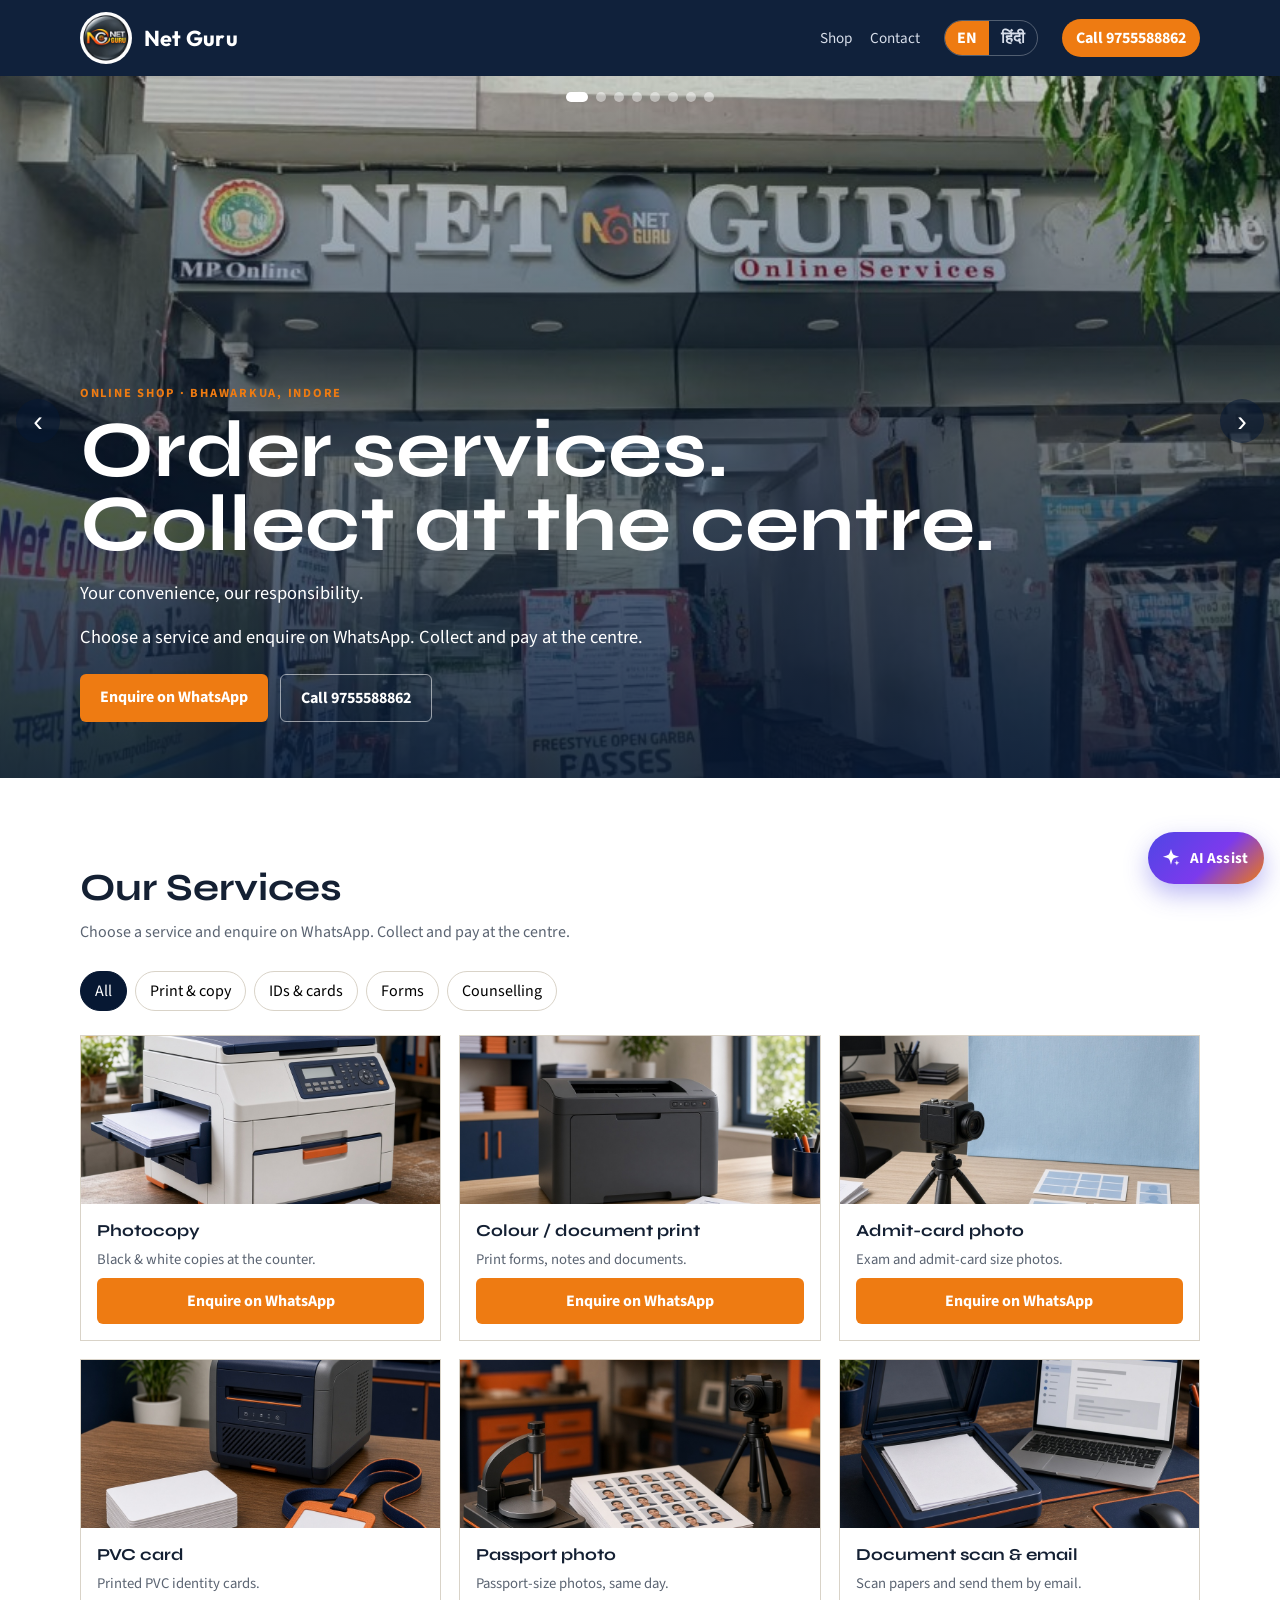
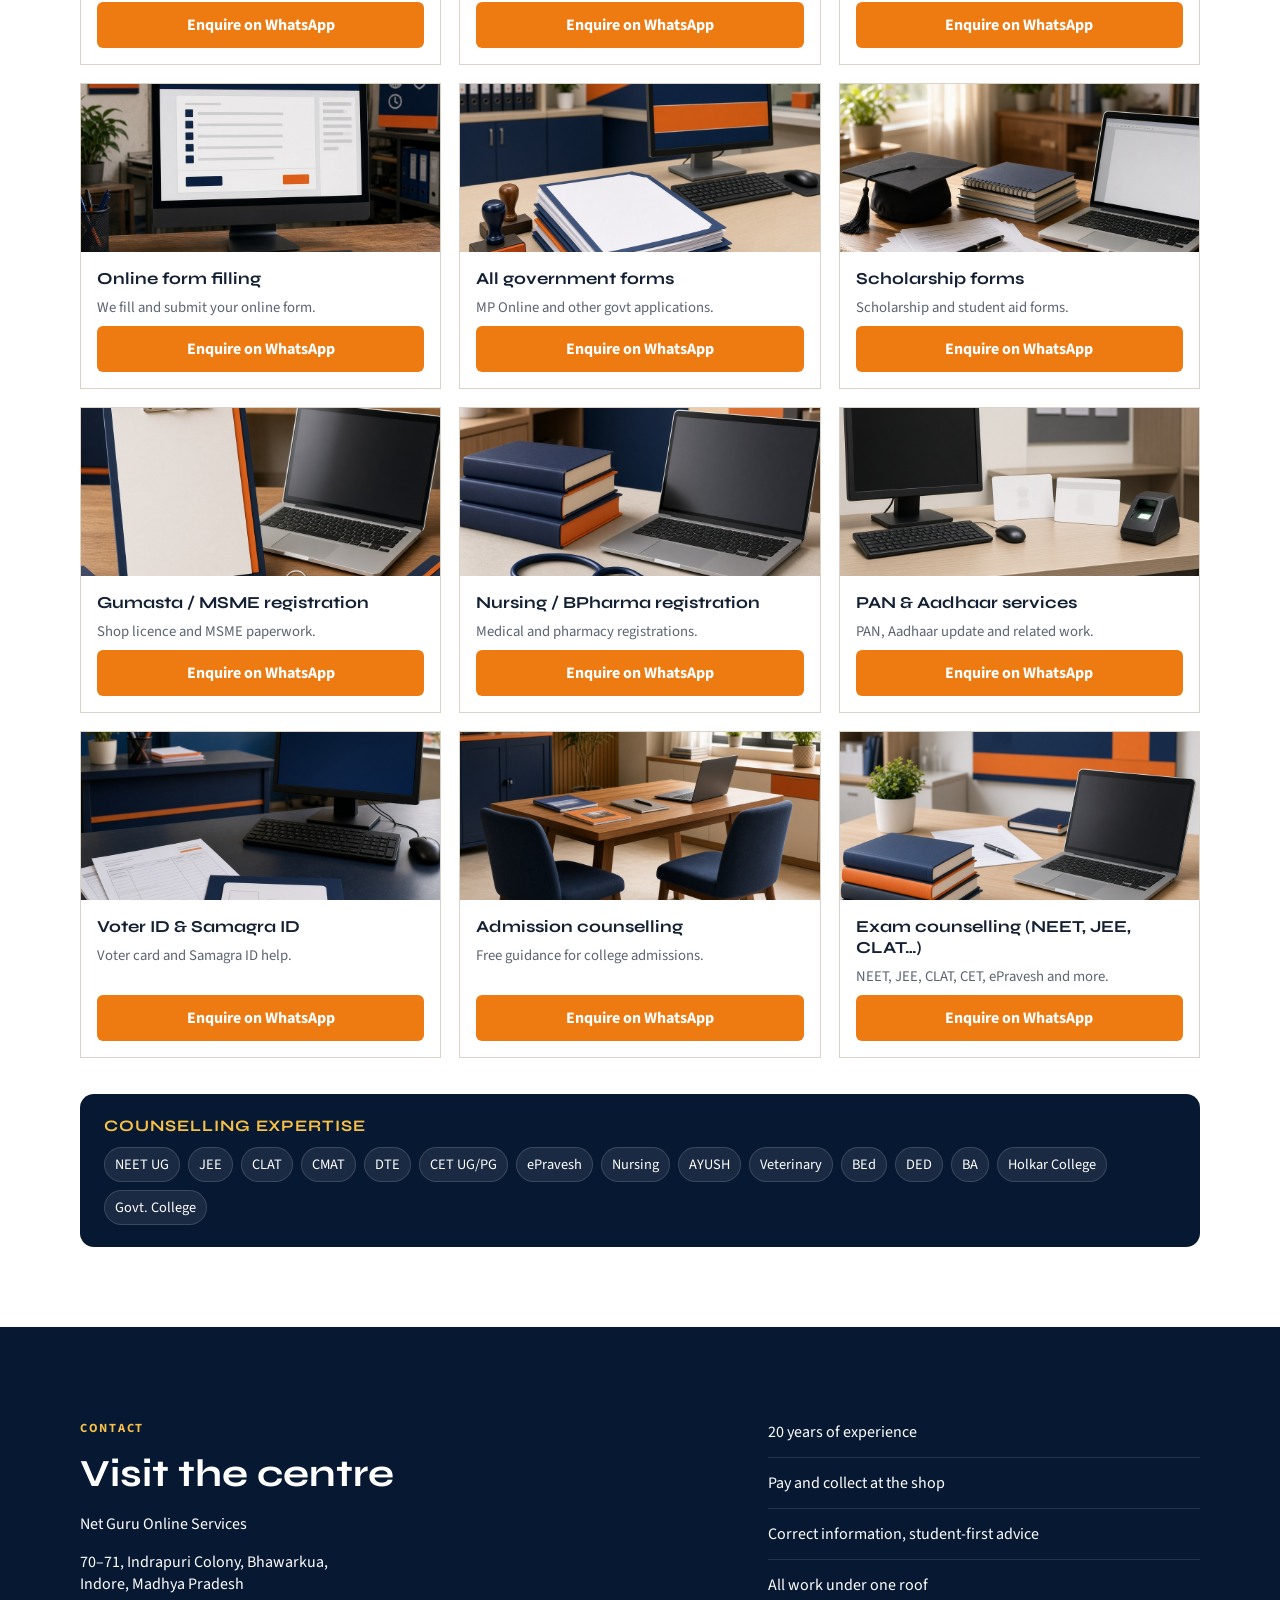
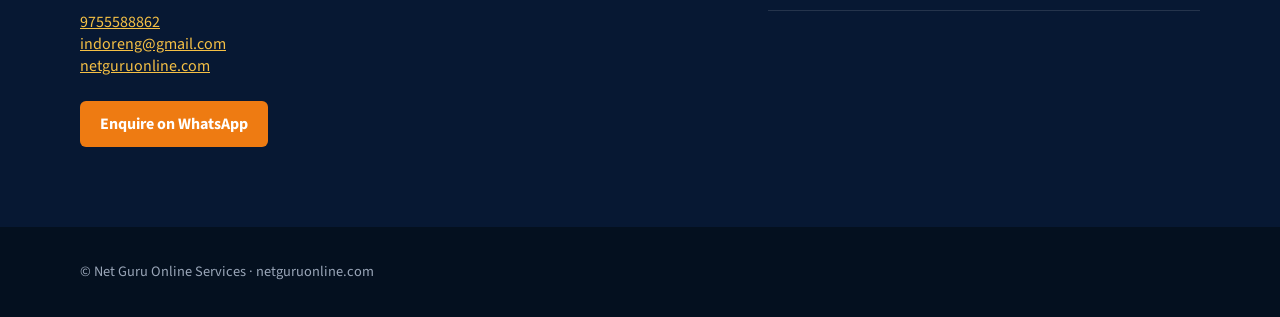
==== commit e0663f6f: "Add an AI Assist chatbot that answers queries after opening WhatsApp. Co-authored-by: Cursor <cursor" ====
--- a/python/public/index.html
+++ b/python/public/index.html
@@ -652,7 +652,7 @@
         <img src="static/images/netguru-logo.jpg" alt="" />
         <div>
           <h2 id="enquire-title">Net Guru</h2>
-          <p data-i18n="chat.assistant">WhatsApp chat assistant</p>
+          <p data-i18n="chat.assistant">AI Assist</p>
         </div>
         <button type="button" data-enquire-close data-i18n-aria="chat.close" aria-label="Close chat">×</button>
       </div>
@@ -662,12 +662,19 @@
         <input name="last_name" type="hidden" />
         <input name="mobile" type="hidden" />
         <input name="enquiry_type" type="hidden" />
+        <input name="query" type="hidden" />
         <div class="wa-types" data-chat-types hidden>
           <button type="button" data-type="print" data-i18n="type.print">Print &amp; copy</button>
           <button type="button" data-type="ids" data-i18n="type.ids">IDs &amp; cards</button>
           <button type="button" data-type="forms" data-i18n="type.forms">Forms</button>
           <button type="button" data-type="counselling" data-i18n="type.counselling">Counselling</button>
           <button type="button" data-type="other" data-i18n="type.other">Other</button>
+        </div>
+        <div class="wa-types" data-chat-suggest hidden>
+          <button type="button" data-suggest="address" data-i18n="suggest.address">Centre address</button>
+          <button type="button" data-suggest="hours" data-i18n="suggest.hours">Visit / timing</button>
+          <button type="button" data-suggest="docs" data-i18n="suggest.docs">Documents needed</button>
+          <button type="button" data-suggest="whatsapp" data-i18n="suggest.whatsapp">Open WhatsApp again</button>
         </div>
         <div class="wa-row">
           <input
@@ -681,6 +688,15 @@
         </div>
       </form>
     </dialog>
+    <button class="wa-fab" type="button" data-enquire-open data-i18n-aria="chat.assistant" aria-label="AI Assist">
+      <svg viewBox="0 0 24 24" aria-hidden="true">
+        <path
+          fill="currentColor"
+          d="M12 2.2 13.2 6a4.4 4.4 0 0 0 3.3 3.3L20.8 10.5 16.5 11.7a4.4 4.4 0 0 0-3.3 3.3L12 19.3 10.8 15a4.4 4.4 0 0 0-3.3-3.3L3.2 10.5 7.5 9.3A4.4 4.4 0 0 0 10.8 6L12 2.2Zm6.4 12.1.7 2.2 2.2.7-2.2.7-.7 2.2-.7-2.2-2.2-.7 2.2-.7.7-2.2Z"
+        />
+      </svg>
+      <span data-i18n="chat.fab">AI Assist</span>
+    </button>
     <script src="static/js/main.js"></script>
   </body>
 </html>
--- a/python/public/static/css/style.css
+++ b/python/public/static/css/style.css
@@ -634,6 +634,38 @@
   cursor: pointer;
 }
 
+.wa-fab {
+  position: fixed;
+  right: max(16px, env(safe-area-inset-right));
+  bottom: max(16px, env(safe-area-inset-bottom));
+  z-index: 20;
+  display: flex;
+  align-items: center;
+  gap: 8px;
+  height: 52px;
+  padding: 0 16px 0 12px;
+  border: 0;
+  border-radius: 999px;
+  background: linear-gradient(135deg, #4f46e5 0%, #7c3aed 55%, #ee7b12 100%);
+  color: #fff;
+  font: inherit;
+  font-weight: 700;
+  font-size: 0.95rem;
+  letter-spacing: 0.01em;
+  cursor: pointer;
+  box-shadow: 0 10px 24px rgba(79, 70, 229, 0.38);
+}
+
+.wa-fab svg {
+  width: 22px;
+  height: 22px;
+  flex-shrink: 0;
+}
+
+body:has(.wa-chat[open]) .wa-fab {
+  display: none;
+}
+
 @media (max-width: 900px) {
   nav {
     display: none;
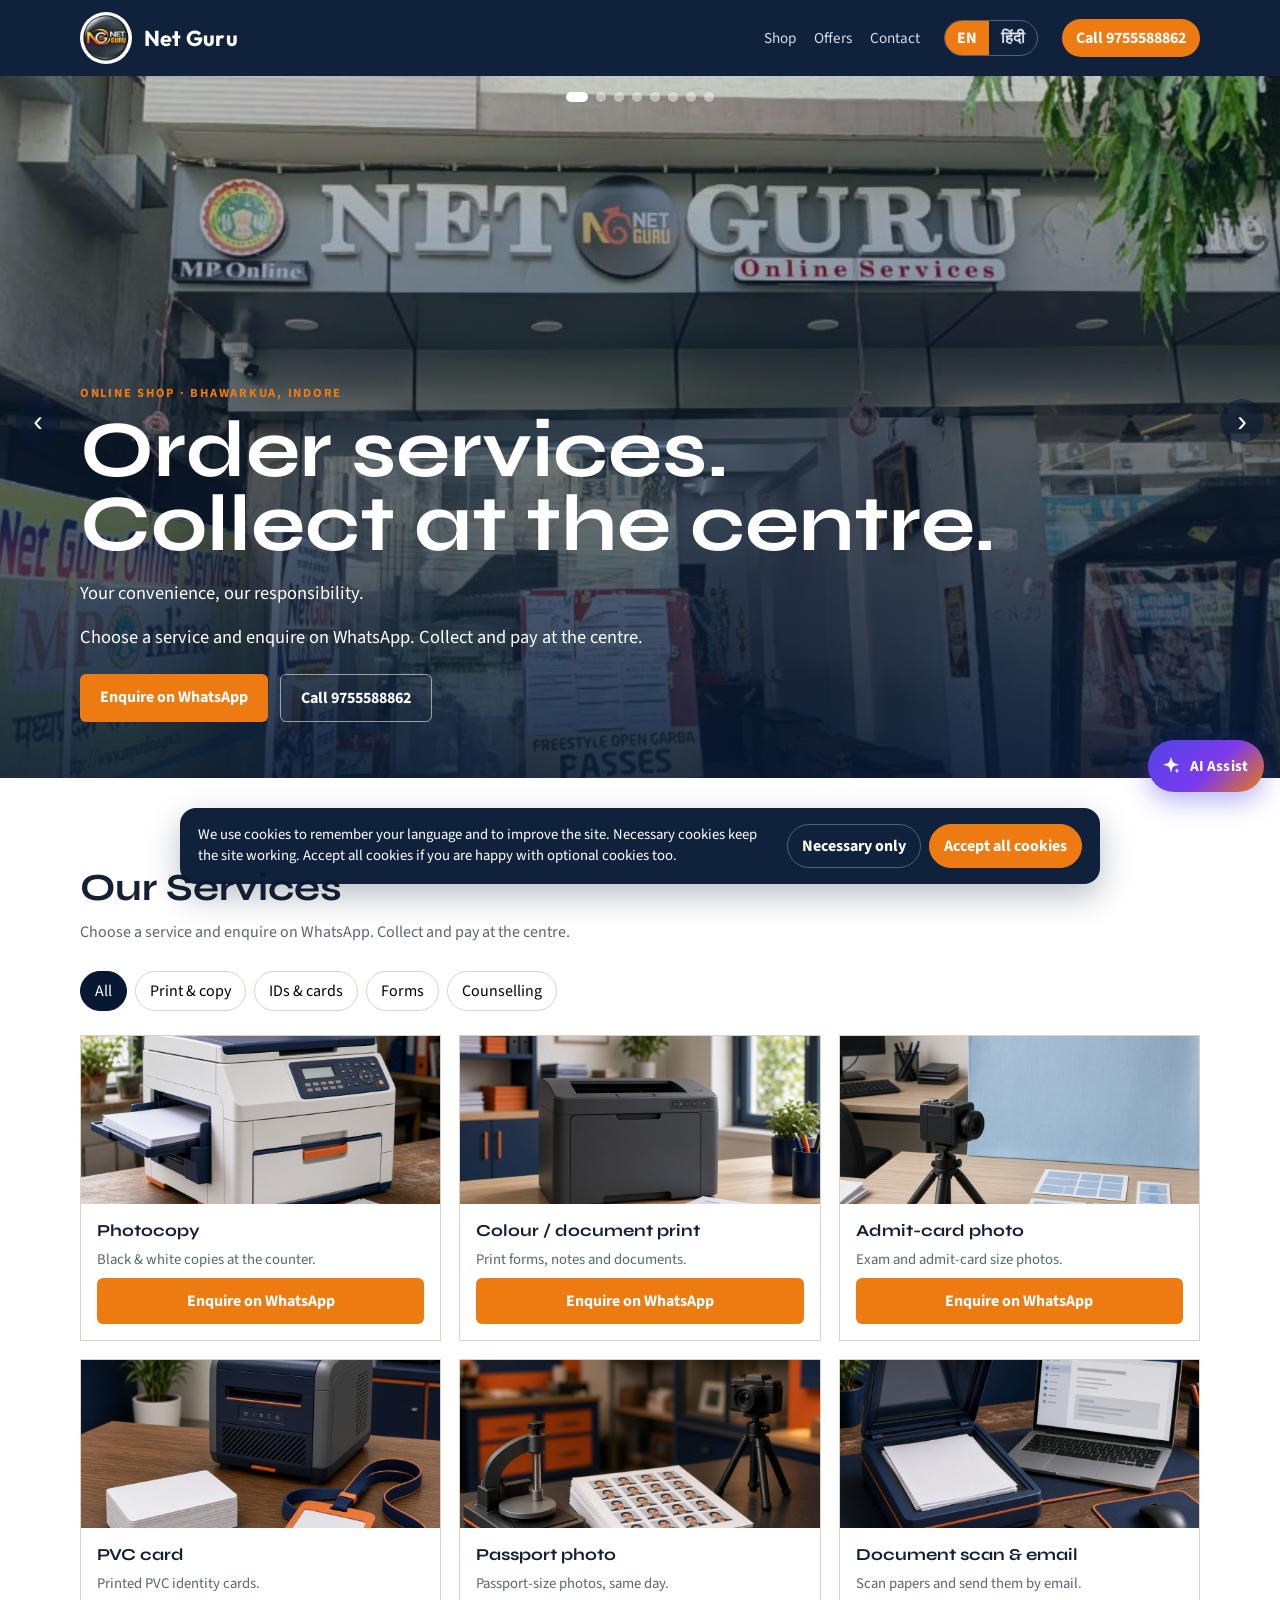
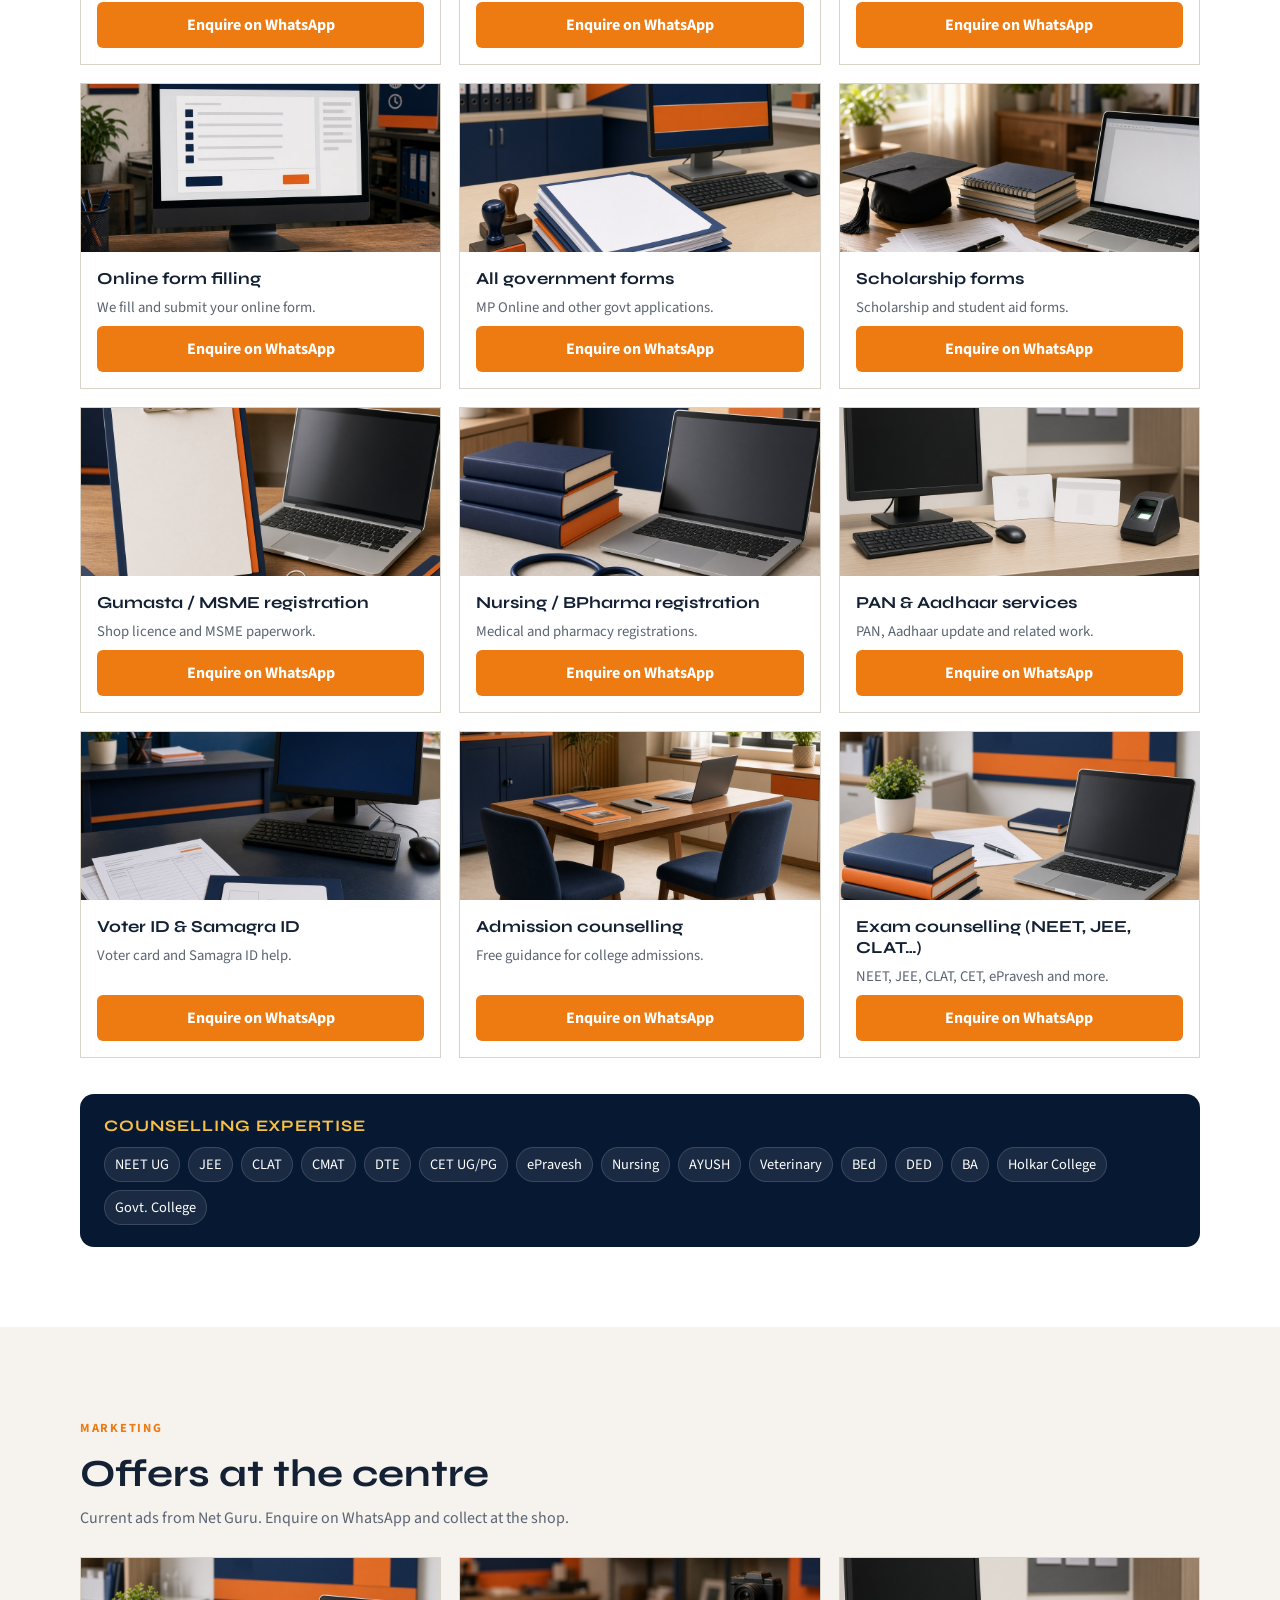
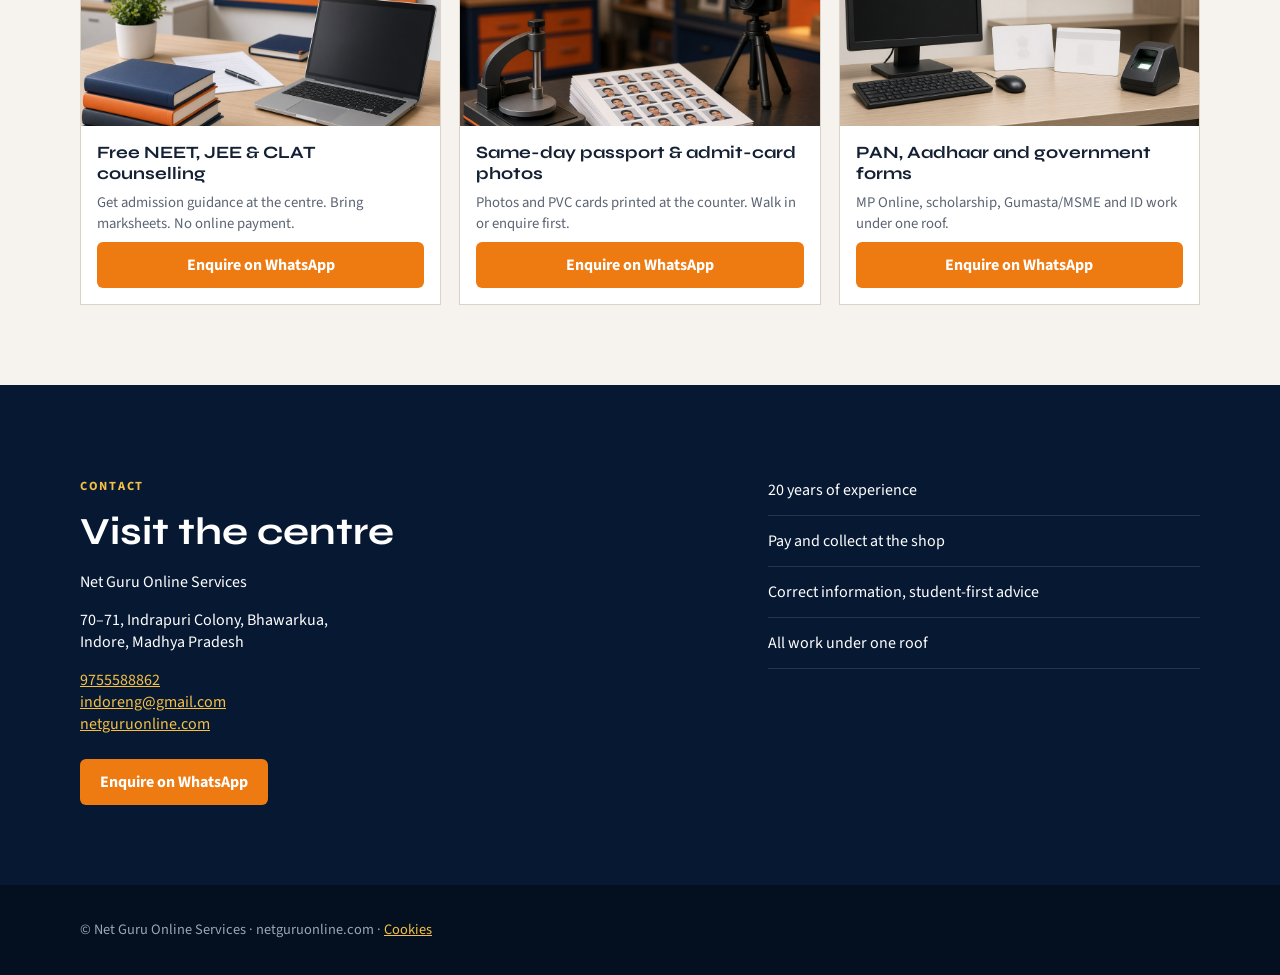
==== commit b4cf4d39: "Add cookie consent, centre offers, and a quiet once-a-day ad popup. Co-authored-by: Cursor <cursorag" ====
--- a/python/public/index.html
+++ b/python/public/index.html
@@ -29,6 +29,7 @@
         </a>
         <nav>
           <a href="#shop" data-i18n="nav.shop">Shop</a>
+          <a href="#offers" data-i18n="nav.offers">Offers</a>
           <a href="#contact" data-i18n="nav.contact">Contact</a>
         </nav>
         <div class="lang-toggle" role="group" aria-label="Language">
@@ -612,6 +613,40 @@
             <li>Govt. College</li>
             
           </ul>
+        </div>
+      </div>
+    </section>
+
+    <section class="section ads-section" id="offers">
+      <div class="wrap">
+        <p class="kicker" data-i18n="ads.kicker">Marketing</p>
+        <h2 data-i18n="ads.title">Offers at the centre</h2>
+        <p class="section-lead" data-i18n="ads.lead">Current ads from Net Guru. Enquire on WhatsApp and collect at the shop.</p>
+        <div class="ads">
+          <article class="ad">
+            <img src="static/images/shop-exam-counselling.png" alt="" />
+            <div class="ad-body">
+              <h3 data-i18n="ads.counsel.title">Free NEET, JEE &amp; CLAT counselling</h3>
+              <p data-i18n="ads.counsel.text">Get admission guidance at the centre. Bring marksheets. No online payment.</p>
+              <a class="btn primary" href="https://wa.me/919755588862" data-enquire data-service="Admission counselling" data-product="counselling" data-category="counselling" data-i18n="enquire">Enquire on WhatsApp</a>
+            </div>
+          </article>
+          <article class="ad">
+            <img src="static/images/shop-passport-photo.png" alt="" />
+            <div class="ad-body">
+              <h3 data-i18n="ads.photo.title">Same-day passport &amp; admit-card photos</h3>
+              <p data-i18n="ads.photo.text">Photos and PVC cards printed at the counter. Walk in or enquire first.</p>
+              <a class="btn primary" href="https://wa.me/919755588862" data-enquire data-service="Passport photo" data-product="passport-photo" data-category="ids" data-i18n="enquire">Enquire on WhatsApp</a>
+            </div>
+          </article>
+          <article class="ad">
+            <img src="static/images/shop-pan-aadhaar.png" alt="" />
+            <div class="ad-body">
+              <h3 data-i18n="ads.forms.title">PAN, Aadhaar and government forms</h3>
+              <p data-i18n="ads.forms.text">MP Online, scholarship, Gumasta/MSME and ID work under one roof.</p>
+              <a class="btn primary" href="https://wa.me/919755588862" data-enquire data-service="PAN &amp; Aadhaar services" data-product="pan-aadhaar" data-category="ids" data-i18n="enquire">Enquire on WhatsApp</a>
+            </div>
+          </article>
         </div>
       </div>
     </section>
@@ -644,7 +679,7 @@
 
     <footer>
       <div class="wrap">
-        <p>© Net Guru Online Services · netguruonline.com</p>
+        <p>© Net Guru Online Services · netguruonline.com · <button type="button" class="cookie-link" data-cookie-open data-i18n="cookie.manage">Cookies</button></p>
       </div>
     </footer>
     <dialog class="wa-chat" id="enquire" aria-labelledby="enquire-title">
@@ -697,6 +732,45 @@
       </svg>
       <span data-i18n="chat.fab">AI Assist</span>
     </button>
+    <aside class="ad-popup" data-ad-popup hidden>
+      <button type="button" class="ad-popup-close" data-ad-close data-i18n-aria="ads.close" aria-label="Close ad">×</button>
+      <span class="ad-badge" data-i18n="ads.badge">Ad</span>
+      <article class="ad-popup-slide is-on" data-ad-slide>
+        <img src="static/images/shop-exam-counselling.png" alt="" />
+        <div class="ad-popup-body">
+          <h3 data-i18n="ads.counsel.title">Free NEET, JEE &amp; CLAT counselling</h3>
+          <p data-i18n="ads.counsel.text">Get admission guidance at the centre. Bring marksheets. No online payment.</p>
+          <a class="btn primary" href="https://wa.me/919755588862" data-enquire data-service="Admission counselling" data-product="counselling" data-category="counselling" data-i18n="enquire">Enquire on WhatsApp</a>
+        </div>
+      </article>
+      <article class="ad-popup-slide" data-ad-slide>
+        <img src="static/images/shop-passport-photo.png" alt="" />
+        <div class="ad-popup-body">
+          <h3 data-i18n="ads.photo.title">Same-day passport &amp; admit-card photos</h3>
+          <p data-i18n="ads.photo.text">Photos and PVC cards printed at the counter. Walk in or enquire first.</p>
+          <a class="btn primary" href="https://wa.me/919755588862" data-enquire data-service="Passport photo" data-product="passport-photo" data-category="ids" data-i18n="enquire">Enquire on WhatsApp</a>
+        </div>
+      </article>
+      <article class="ad-popup-slide" data-ad-slide>
+        <img src="static/images/shop-pan-aadhaar.png" alt="" />
+        <div class="ad-popup-body">
+          <h3 data-i18n="ads.forms.title">PAN, Aadhaar and government forms</h3>
+          <p data-i18n="ads.forms.text">MP Online, scholarship, Gumasta/MSME and ID work under one roof.</p>
+          <a class="btn primary" href="https://wa.me/919755588862" data-enquire data-service="PAN &amp; Aadhaar services" data-product="pan-aadhaar" data-category="ids" data-i18n="enquire">Enquire on WhatsApp</a>
+        </div>
+      </article>
+      <button type="button" class="ad-later" data-ad-later data-i18n="ads.later">Maybe later</button>
+    </aside>
+    <div class="cookie-bar" data-cookie-bar hidden>
+      <p data-i18n="cookie.text">
+        We use cookies to remember your language and to improve the site. Necessary cookies keep
+        the site working. Accept all cookies if you are happy with optional cookies too.
+      </p>
+      <div class="cookie-actions">
+        <button type="button" data-cookie="necessary" data-i18n="cookie.necessary">Necessary only</button>
+        <button type="button" class="is-on" data-cookie="all" data-i18n="cookie.accept">Accept all cookies</button>
+      </div>
+    </div>
     <script src="static/js/main.js"></script>
   </body>
 </html>
--- a/python/public/static/css/style.css
+++ b/python/public/static/css/style.css
@@ -459,6 +459,68 @@
   font-size: 0.9rem;
 }
 
+.ad-badge {
+  display: inline-block;
+  background: var(--navy);
+  color: #fff;
+  font-size: 0.68rem;
+  font-weight: 700;
+  letter-spacing: 0.08em;
+  text-transform: uppercase;
+  padding: 3px 8px;
+  border-radius: 4px;
+}
+
+.ads-section {
+  background: var(--paper);
+}
+
+.ads {
+  display: grid;
+  grid-template-columns: repeat(3, 1fr);
+  gap: 18px;
+}
+
+.ad {
+  position: relative;
+  background: #fff;
+  border: 1px solid var(--line);
+  overflow: hidden;
+  display: flex;
+  flex-direction: column;
+}
+
+.ad img {
+  width: 100%;
+  height: 168px;
+  object-fit: cover;
+  display: block;
+}
+
+.ad-body {
+  padding: 16px;
+  display: flex;
+  flex-direction: column;
+  gap: 8px;
+  flex: 1;
+}
+
+.ad-body h3 {
+  margin: 0;
+  font-size: 1.08rem;
+}
+
+.ad-body p {
+  margin: 0;
+  color: var(--muted);
+  font-size: 0.92rem;
+}
+
+.ad-body .btn {
+  margin-top: auto;
+  text-align: center;
+}
+
 .contact {
   background: var(--navy);
   color: #fff;
@@ -495,6 +557,16 @@
   color: #9aa6b8;
   padding: 20px 0;
   font-size: 0.9rem;
+}
+
+.cookie-link {
+  border: 0;
+  background: none;
+  color: #f5c045;
+  font: inherit;
+  cursor: pointer;
+  text-decoration: underline;
+  padding: 0;
 }
 
 .wa-chat {
@@ -666,13 +738,175 @@
   display: none;
 }
 
+.cookie-bar {
+  position: fixed;
+  left: 16px;
+  right: 16px;
+  bottom: max(16px, env(safe-area-inset-bottom));
+  z-index: 30;
+  display: flex;
+  align-items: center;
+  justify-content: space-between;
+  gap: 16px;
+  max-width: 920px;
+  margin: 0 auto;
+  padding: 16px 18px;
+  border-radius: 16px;
+  background: rgba(7, 24, 51, 0.96);
+  color: #fff;
+  box-shadow: 0 12px 32px rgba(7, 24, 51, 0.28);
+}
+
+.cookie-bar[hidden] {
+  display: none !important;
+}
+
+.cookie-bar p {
+  margin: 0;
+  font-size: 0.92rem;
+  line-height: 1.4;
+}
+
+.cookie-actions {
+  display: flex;
+  flex-shrink: 0;
+  gap: 8px;
+}
+
+.cookie-actions button {
+  border: 1px solid rgba(255, 255, 255, 0.28);
+  background: transparent;
+  color: #fff;
+  border-radius: 999px;
+  padding: 10px 14px;
+  font: inherit;
+  font-weight: 700;
+  cursor: pointer;
+  white-space: nowrap;
+}
+
+.cookie-actions button.is-on {
+  background: var(--orange);
+  border-color: var(--orange);
+}
+
+body.has-cookie-bar .wa-fab {
+  bottom: max(108px, calc(env(safe-area-inset-bottom) + 96px));
+}
+
+.ad-popup {
+  display: none;
+  position: fixed;
+  right: max(16px, env(safe-area-inset-right));
+  bottom: max(84px, calc(env(safe-area-inset-bottom) + 72px));
+  z-index: 40;
+  width: min(340px, calc(100vw - 32px));
+  min-height: 280px;
+  background: #fff;
+  border-radius: 16px;
+  box-shadow: 0 16px 40px rgba(7, 24, 51, 0.22);
+  overflow: hidden;
+  animation: ad-in 0.35s ease;
+}
+
+.ad-popup.is-open {
+  display: block;
+}
+
+@keyframes ad-in {
+  from {
+    opacity: 0;
+    transform: translateY(12px);
+  }
+  to {
+    opacity: 1;
+    transform: none;
+  }
+}
+
+.ad-popup > .ad-badge {
+  position: absolute;
+  top: 12px;
+  left: 12px;
+  z-index: 1;
+}
+
+.ad-popup-close {
+  position: absolute;
+  top: 8px;
+  right: 8px;
+  z-index: 2;
+  width: 32px;
+  height: 32px;
+  border: 0;
+  border-radius: 50%;
+  background: rgba(7, 24, 51, 0.72);
+  color: #fff;
+  font-size: 1.2rem;
+  line-height: 1;
+  cursor: pointer;
+}
+
+.ad-popup-slide {
+  display: none;
+}
+
+.ad-popup-slide.is-on {
+  display: block;
+}
+
+.ad-popup-slide img {
+  width: 100%;
+  height: 140px;
+  object-fit: cover;
+  display: block;
+}
+
+.ad-popup-body {
+  padding: 14px 16px 8px;
+}
+
+.ad-popup-body h3 {
+  margin: 0 0 6px;
+  font-size: 1.05rem;
+}
+
+.ad-popup-body p {
+  margin: 0 0 12px;
+  color: var(--muted);
+  font-size: 0.9rem;
+}
+
+.ad-popup-body .btn {
+  display: block;
+  text-align: center;
+}
+
+.ad-later {
+  display: block;
+  width: 100%;
+  border: 0;
+  background: transparent;
+  color: var(--muted);
+  padding: 10px 16px 14px;
+  font: inherit;
+  font-weight: 600;
+  cursor: pointer;
+}
+
+body.has-cookie-bar .ad-popup,
+body:has(.wa-chat[open]) .ad-popup {
+  display: none !important;
+}
+
 @media (max-width: 900px) {
   nav {
     display: none;
   }
 
   .contact-grid,
-  .products {
+  .products,
+  .ads {
     grid-template-columns: 1fr 1fr;
   }
 
@@ -756,7 +990,8 @@
   }
 
   .contact-grid,
-  .products {
+  .products,
+  .ads {
     grid-template-columns: 1fr;
   }
 
@@ -777,4 +1012,26 @@
   .wa-send {
     font-size: 16px;
   }
-}
+
+  .cookie-bar {
+    left: 10px;
+    right: 10px;
+    flex-direction: column;
+    align-items: stretch;
+  }
+
+  .cookie-actions {
+    flex-direction: column;
+  }
+
+  body.has-cookie-bar .wa-fab {
+    bottom: max(220px, calc(env(safe-area-inset-bottom) + 200px));
+  }
+
+  .ad-popup {
+    left: 10px;
+    right: 10px;
+    width: auto;
+    bottom: max(84px, calc(env(safe-area-inset-bottom) + 72px));
+  }
+}
